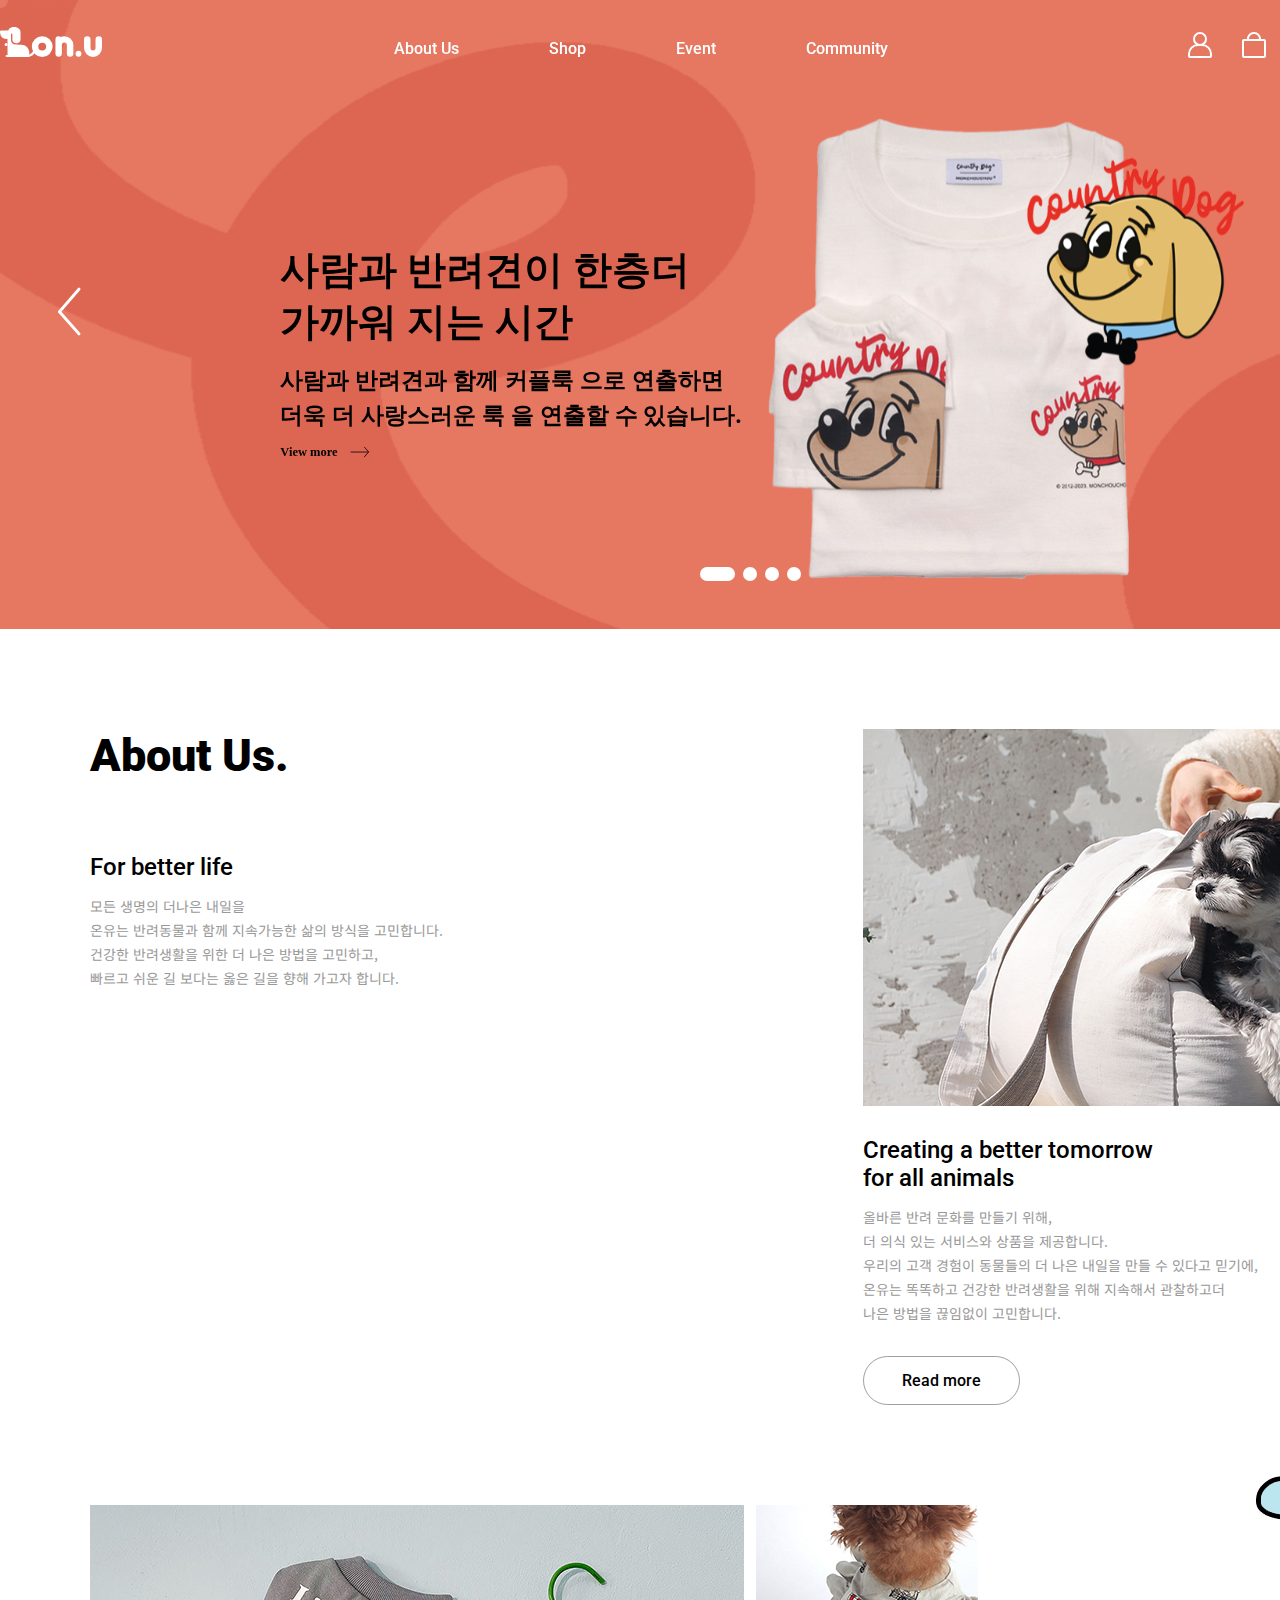
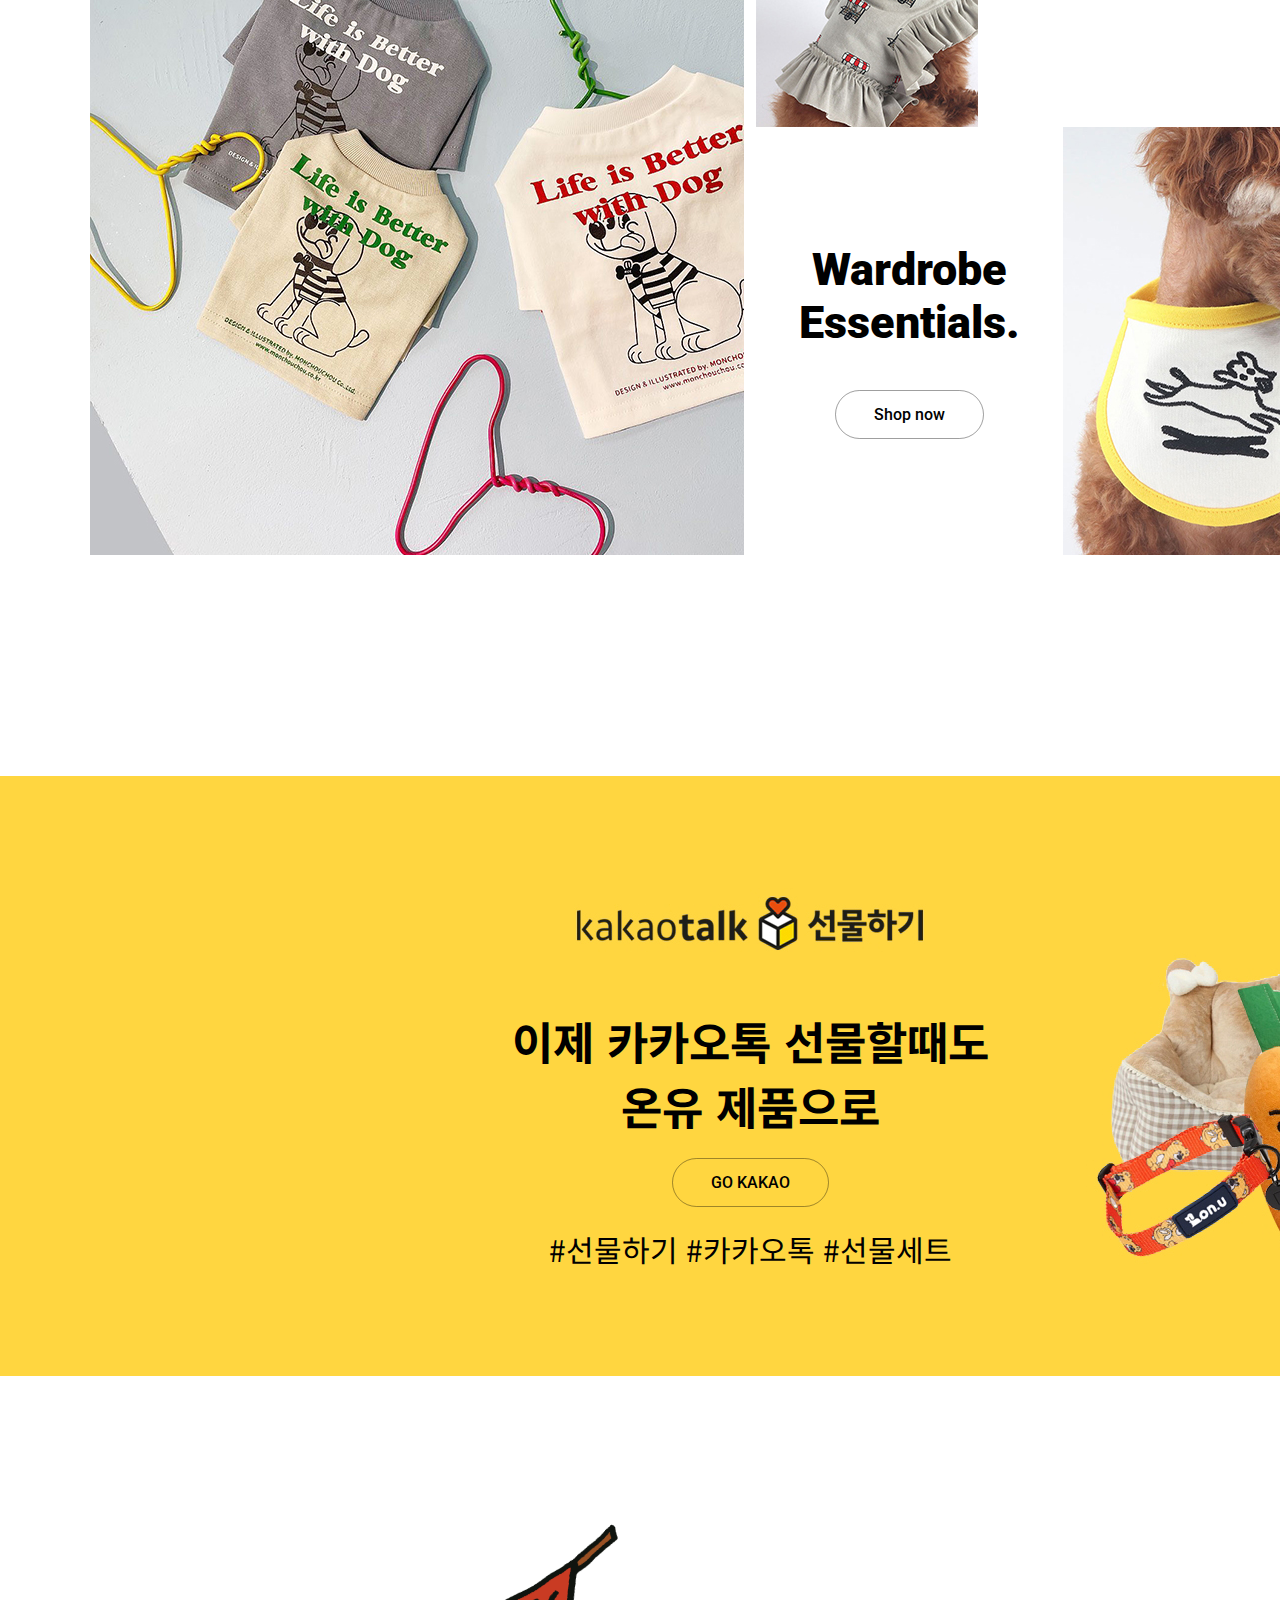
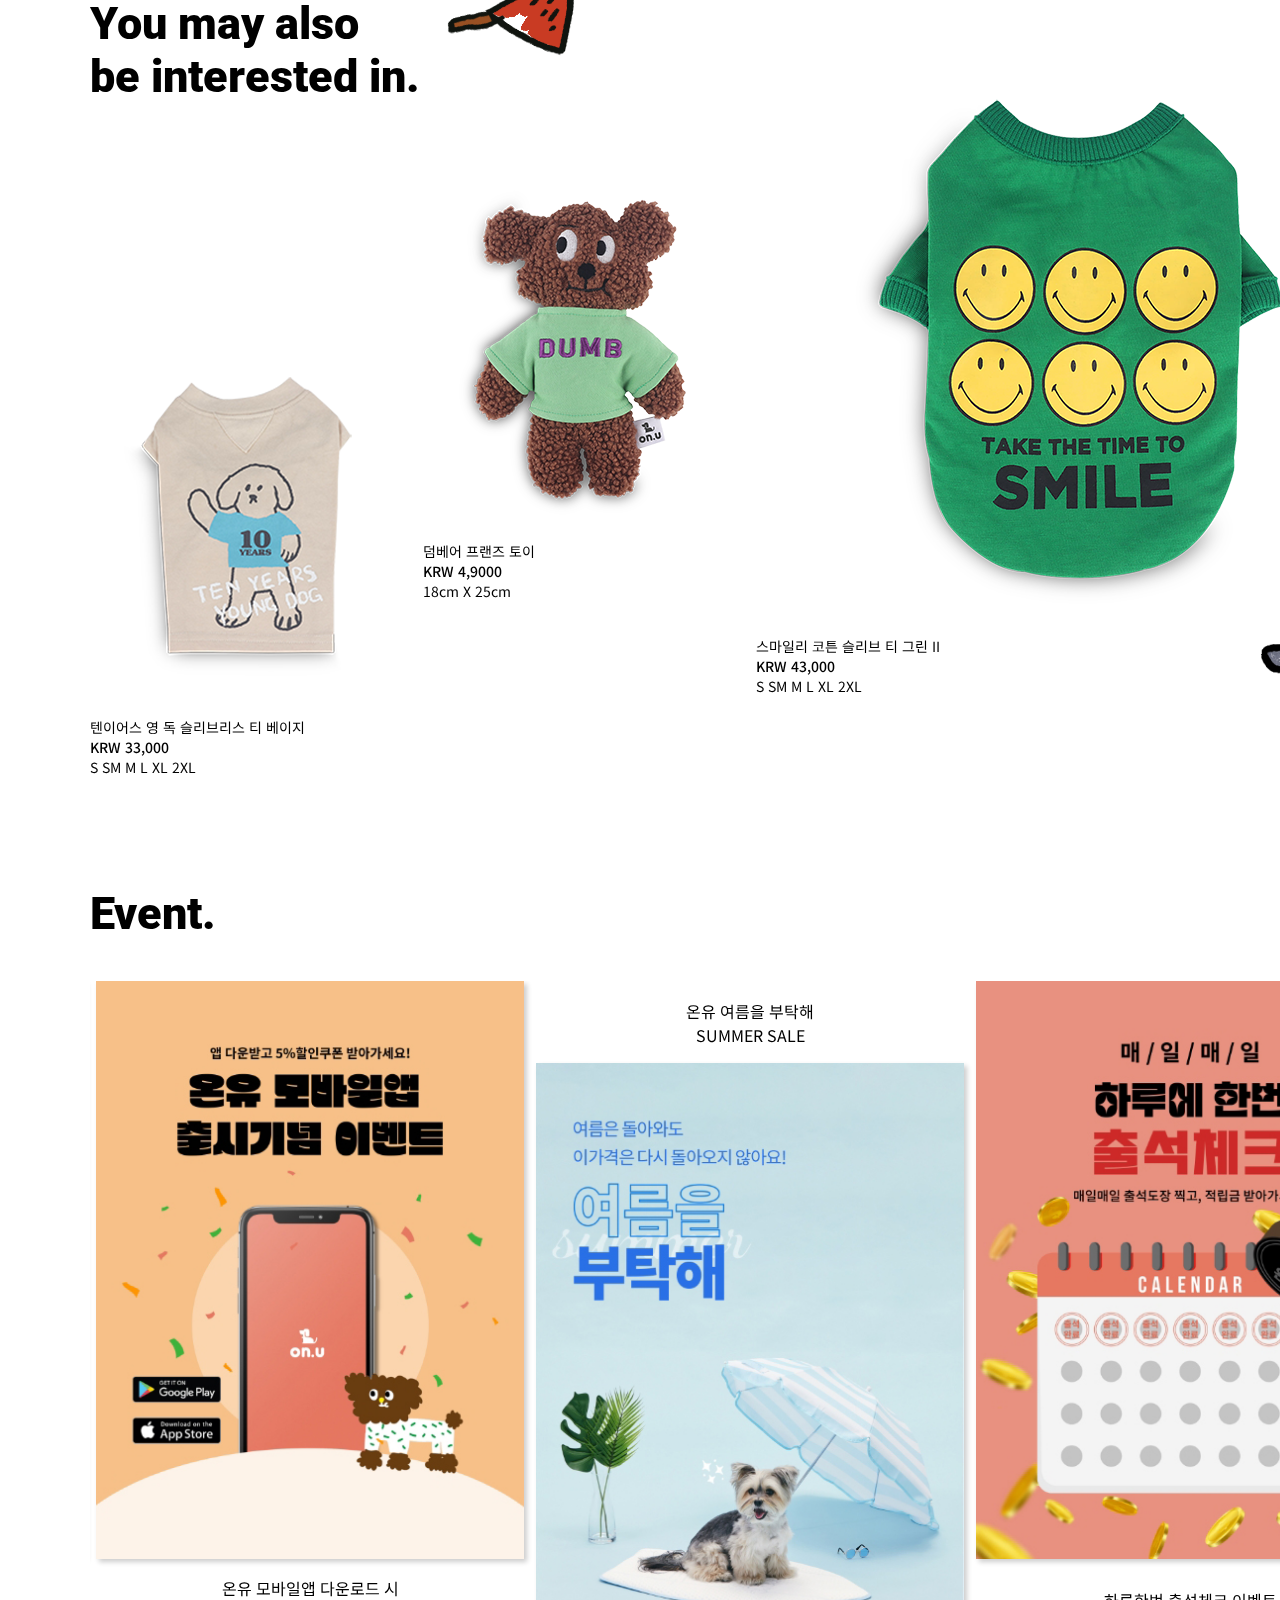
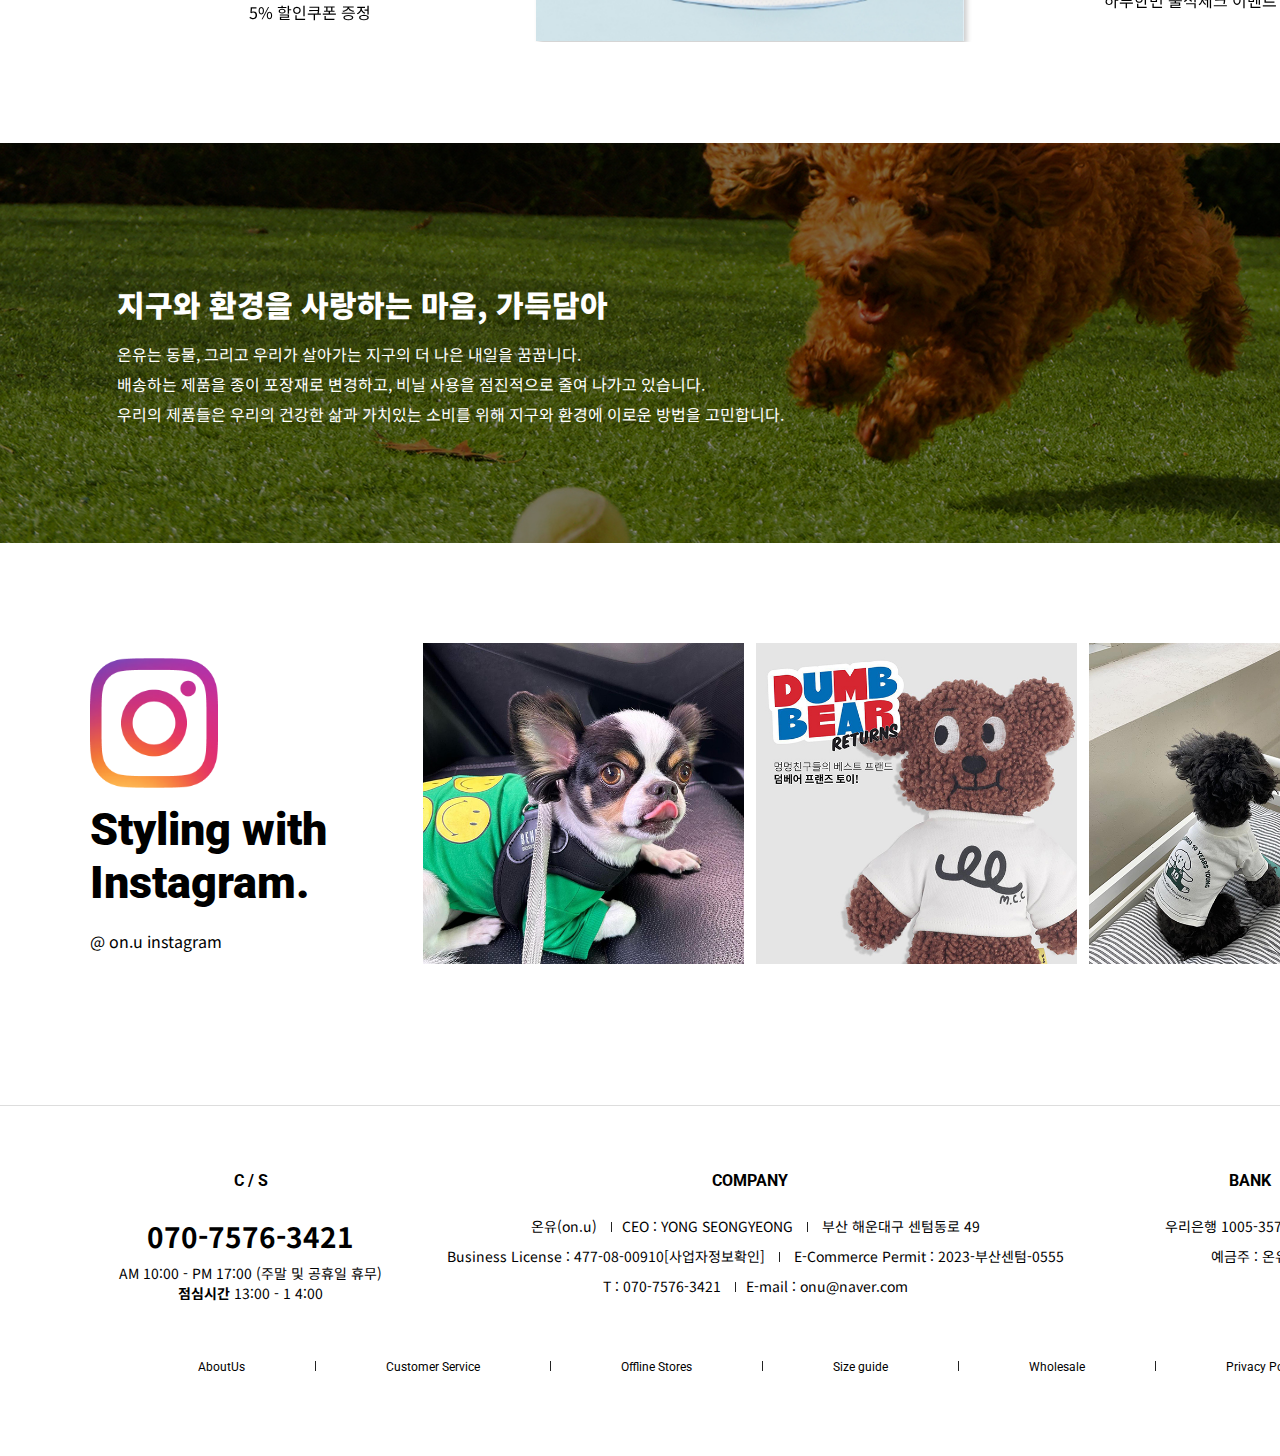
==== index.html @ 4e5f3650 "Update index.html" ====
<!DOCTYPE html>
<html lang="ko">

<head>
    <meta charset="UTF-8">
    <meta http-equiv="X-UA-Compatible" content="IE=edge">
    <meta name="viewport" content="width=1600">
    <title>on.u</title>
    <link rel="icon" type="image/png" sizes="32x32" href="images/main/favicon.png">
    <!--web font-->
    <link rel="preconnect" href="https://fonts.googleapis.com">
    <link rel="preconnect" href="https://fonts.gstatic.com" crossorigin>
    <link href="https://fonts.googleapis.com/css2?family=Noto+Sans+KR:wght@100;300;400;500;700;900&display=swap"
        rel="stylesheet">
    <link rel="preconnect" href="https://fonts.googleapis.com">
    <link rel="preconnect" href="https://fonts.gstatic.com" crossorigin>
    <link
        href="https://fonts.googleapis.com/css2?family=Roboto:ital,wght@0,100;0,300;0,400;0,500;0,700;0,900;1,100;1,300;1,400;1,500;1,700;1,900&display=swap"
        rel="stylesheet">
    <link rel="stylesheet" href="css/style.css">
    <!--swiper_css-->
    <link rel="stylesheet" href="css/swiper-bundle.min.css">
    <!--slick_css-->
    <link rel="stylesheet" href="css/slick-theme.css">
    <link rel="stylesheet" href="css/slick.css">
    <!--aos_css-->
    <link href="https://unpkg.com/aos@2.3.1/dist/aos.css" rel="stylesheet">
</head>

<body>
    <div id="header_wrap">
        <div class="header"><!--가운데-->
            <h1 class="logo">
                <a href="index.html">
                    <img src="images/main/main_logo.svg" alt="온유로고" id="logo_img">
                </a>
            </h1>
            <ul class="top_icon">
                <li>
                    <a href="sub/login.html">
                        <img src="images/main/top_my.svg" alt="마이페이지" id="top_icon1">
                    </a>
                </li>
                <li>
                    <a href="sub/login.html">
                        <img src="images/main/top_cart.svg" alt="장바구니" id="top_icon2">
                    </a>
                </li>
                <li>
                    <a href="javascript:return false;">
                        <img src="images/main/top_search.svg" alt="검색" id="top_icon3">
                    </a>
                </li>
            </ul>
        </div>
        <nav>
            <div class="gnb_wrap">
                <ul class="gnb">
                    <li>
                        <a href="sub/about.html">
                            About Us
                        </a>
                        <div class="menu_ball">
                        </div>
                    </li>
                    <li>
                        <a href="sub/shop.html">
                            Shop
                        </a>
                        <div class="menu_ball">
                        </div>
                    </li>
                    <li>
                        <a href="sub/event.html">
                            Event
                        </a>
                        <div class="menu_ball">
                        </div>
                    </li>
                    <li>
                        <a href="sub/community.html">
                            Community
                        </a>
                        <div class="menu_ball">
                        </div>
                    </li>
                </ul>
            </div>
            <div class="submenu_wrap">
                <div class="submenu"><!--가운데-->
                    <div class="submenu_inner"><!--왼쪽패딩-->
                        <ul>
                            <li>
                                <a href="sub/about.html">Brand Story</a>
                            </li>
                            <li>
                                <a href="sub/about.html#what_we_do">Campain</a>
                            </li>
                            <li>
                                <a href="sub/about.html#map">Offline Store</a>
                            </li>
                        </ul>
                        <ul>
                            <li>
                                <a href="sub/shop.html#chothes">Clothes</a>
                            </li>
                            <li>
                                <a href="sub/shop.html#toys">Toys</a>
                            </li>
                            <li>
                                <a href="sub/shop.html#walk">Walk</a>
                            </li>
                        </ul>
                        <ul>
                            <li>
                                <a href="sub/community.html">Notice</a>
                            </li>
                            <li>
                                <a href="sub/community.html#help_wrap">1:1문의</a>
                            </li>
                            <li>
                                <a href="sub/community.html#faq">FAQ</a>
                            </li>
                        </ul>
                    </div>
                </div>
            </div>
        </nav>
        <div id="slide_search">
            <button class="close_btn">
                <img src="images/main/feed_close_icon.png" alt="">
            </button>
            <div class="search_inner_wrap">
                <div class="search_inner">
                    <form action="">
                        <div class="title">고객님<br>무엇을 찾으세요?</div>
                            <fieldset>
                                    <p>
                                        <input class="inputTypeText" placeholder="검색어를 입력해주세요." type="search">
                                        <img src="images/main/top_search_color.svg" alt="검색" class="search_cont">
                                    </p>
                                </fieldset>
                    </form>
                    <div class="popular">
                        <div class="title2">
                            인기 검색어
                        </div>
                        <p>
                            <a href="javascript:return false;">#방석</a>
                            <a href="javascript:return false;">#하네스</a>
                            <a href="javascript:return false;">#리드줄</a>
                            <a href="javascript:return false;">#이동가방</a>
                            <a href="javascript:return false;">#장난감</a>
                        </p>
                    </div>
                    
                </div>
            </div>
            <div class="slide_search_bg"></div>
        </div><!--slide_search_E-->
    </div><!--header_E-->
    <!-- Swiper -->
    <div id="visual">
        <div class="swiper mySwiper">
            <div class="swiper-wrapper">
                <div class="swiper-slide">
                    <a href="javascript:return false;">
                        <img src="images/main/slide_banner_1.svg" alt="">
                    </a>
                </div>
                <div class="swiper-slide">
                    <a href="javascript:return false;"><img src="images/main/slide_banner_2.svg" alt=""></a>
                </div>
                <div class="swiper-slide">
                    <a href="javascript:return false;"><img src="images/main/slide_banner_3.svg" alt=""></a>
                </div>
                <div class="swiper-slide">
                    <a href="javascript:return false;"><img src="images/main/slide_banner_4.svg" alt=""></a>
                </div>
            </div>
            <div class="swiper-button-next swiper_btn">
                <div class="swiper_btn_hover next"></div>
            </div>
            <div class="swiper-button-prev swiper_btn">
                <div class="swiper_btn_hover prev"></div>
            </div>
            <div class="swiper-pagination"></div>
        </div>

    </div><!--slide_E-->


    <div id="container_wrap">
        <div id="container"><!--가운데-->
            <div class="about_wrap section">
                <div class="about left"><!--왼-->
                    <h2 class="section_title">About Us.</h2>
                    <div class="about_text_box">
                        <p class="sub_title">For better life</p>
                        <p>모든 생명의 더나은 내일을<br>
                            온유는 반려동물과 함께 지속가능한 삶의 방식을 고민합니다. <br>
                            건강한 반려생활을 위한 더 나은 방법을 고민하고, <br> 빠르고 쉬운 길 보다는 옳은 길을 향해 가고자 합니다.</p>
                    </div>
                    <div class="photo_box" data-aos="fade-right" data-aos-duration="1500">
                        <img src="images/main/about_2.jpg" alt="">
                    </div>
                </div>
                <div class="about right"><!--오-->
                    <div class="photo_box" data-aos="fade-left" data-aos-duration="1500">
                        <img src="images/main/about_1.jpg" alt="">
                    </div>
                    <div class="about_text_box">
                        <p class="sub_title">Creating a better tomorrow <br> for all animals</p>
                        <p>올바른 반려 문화를 만들기 위해, <br> 더 의식 있는 서비스와 상품을 제공합니다. <br> 우리의 고객 경험이 동물들의 더 나은 내일을 만들 수 있다고 믿기에,
                            <br> 온유는 똑똑하고 건강한 반려생활을 위해 지속해서 관찰하고더 <br> 나은 방법을 끊임없이 고민합니다.
                        </p>
                        <p class="btn">
                            <a href="sub/about.html">Read more</a>
                        </p>
                    </div>
                </div>
            </div><!--about_wrap_E-->
            <div class="shop_now section">
                <div class="left shop_now_left"><!--왼-->
                    <div class="photo_box">
                        <img src="images/main/shop_now_1.jpg" alt="">
                    </div>
                </div>
                <div class="right shop_now_right"><!--오-->
                    <div class="photo_box"><!--왼-->
                        <img src="images/main/shop_now_2.jpg" alt="">
                    </div>
                    <div class="shop_now_inner_right"><!--오-->
                        <div class="shop_now_text_box"><!--왼-->
                            <p class="section_title">Wardrobe <br>
                                Essentials.</p>
                            <p class="btn">
                                <a href="sub/shop.html">
                                    Shop now
                                </a>
                            </p>
                        </div>
                        <div class="photo_box"><!--오-->
                            <img src="images/main/shop_now_3.jpg" alt="">
                        </div>
                    </div>
                </div>
                <p class="layer-cloud layer">
                    <img src="images/main/layer-cloud.png" alt="">
                </p>
            </div><!--shop_now_E-->
        </div><!--container_E-->
        <div id="kakao_banner_wrap">
            <div id="kakao_banner">
                <div class="photo_box_wrap"><!--가운데-->
                    <div class="photo_box" data-aos="flip-left" data-aos-duration="2000"><!--왼-->
                        <img src="images/main/kakao_banner_phone.png" alt="">
                    </div>
                </div>
                <div class="kakao_text_box">
                    <p>이제 카카오톡 선물할때도 <br>
                        온유 제품으로
                    </p>
                    <p class="btn">
                        <a href="javascript:return false;">
                            GO KAKAO
                        </a>
                    </p>
                    <p>#선물하기 #카카오톡 #선물세트</p>
                </div>
            </div>
        </div>
        <div id="container2">
            <div id="recommend" class="section">
                <div class="left">
                    <p class="section_title">You may also <br>
                        be interested in.</p>
                    <div class="left">
                        <a href="javascript:return false;">
                            <div class="recommend_product">
                                <div class="photo_box">
                                    <img src="images/main/recommend_2.png" alt="">
                                </div>
                                <div class="recommend_text_box">
                                    <p>텐이어스 영 독 슬리브리스 티 베이지</p>
                                    <p>KRW 33,000</p>
                                    <p>S SM M L XL 2XL</p>
                                </div>
                            </div>
                        </a>
                    </div>
                    <div class="right">
                        <a href="javascript:return false;">
                            <div class="recommend_product">
                                <div class="photo_box">
                                    <img src="images/main/recommend_3.png" alt="">
                                </div>
                                <div class="recommend_text_box">
                                    <p>덤베어 프랜즈 토이</p>
                                    <p>KRW 4,9000</p>
                                    <p>18cm X 25cm</p>
                                </div>
                            </div>
                        </a>
                    </div>
                </div>
                <div class="right">
                    <a href="javascript:return false;">
                        <div class="recommend_product">
                            <div class="photo_box">
                                <img src="images/main/recommend_1.png" alt="">
                            </div>
                            <div class="recommend_text_box">
                                <p>스마일리 코튼 슬리브 티 그린 II</p>
                                <p>KRW 43,000</p>
                                <p>S SM M L XL 2XL</p>
                            </div>
                        </div>
                    </a>
                </div>
                <p class="layer-bib layer">
                    <img src="images/main/layer-bib.png" alt="">
                </p>
                <p class="layer-bone layer">
                    <img src="images/main/layer-bone.png" alt="">
                </p>
            </div>
            <div id="event" class="section">
                <p class="section_title">Event.</p>
                <a href="sub/event.html">
                    <p class="arrow_btn event_btn">View more</p>
                </a>
                <section class="center slider">
                    <div>
                        <a href="javascript:return false;">
                            <img src="images/main/event_app.jpg">
                            <p>온유 모바일앱 다운로드 시 <br> 5% 할인쿠폰 증정</p>
                        </a>
                    </div>
                    <div>
                        <a href="javascript:return false;">
                            <img src="images/main/event_summer_sale.jpg">
                            <p>온유 여름을 부탁해 <br> SUMMER SALE</p>
                        </a>
                    </div>
                    <div>
                        <a href="javascript:return false;">
                            <img src="images/main/event_check.jpg">
                            <p class="check_p">하루한번 출석체크 이벤트
                            </p>
                        </a>
                    </div>
                    <div>
                        <a href="javascript:return false;">
                            <img src="images/main/event_toy.jpg">
                            <p>장난감 구매 시 <br>
                                노즈워크 간식 무료증정
                            </p>
                        </a>
                    </div>
                    <div>
                        <a href="javascript:return false;">
                            <img src="images/main/event_travel.jpg">
                            <p>SUMMER TRAVEL <br> LUCKY BOX</p>
                        </a>
                    </div>
                    <div>
                        <a href="javascript:return false;">
                            <img src="images/main/event_gogoweek.jpg">
                            <p>GOGO WEEK <br> 산책용품 ~30% OFF</p>
                        </a>
                    </div>
                </section>
            </div>
        </div><!--container2_E-->
        <div id="future_story">
            <div class="cover"><!--검정배경-->
                <div class="future_story_text_box">
                    <p>지구와 환경을 사랑하는 마음, 가득담아</p>
                    <p>
                        온유는 동물, 그리고 우리가 살아가는 지구의 더 나은 내일을 꿈꿉니다. <br>
                        배송하는 제품을 종이 포장재로 변경하고, 비닐 사용을 점진적으로 줄여 나가고 있습니다. <br>
                        우리의 제품들은 우리의 건강한 삶과 가치있는 소비를 위해 지구와 환경에 이로운 방법을 고민합니다.
                    </p>
                </div>
            </div>
        </div>
        <div id="container3" class="section">
            <div class="title_box">
                <div class="photo_box">
                    <img src="images/main/instagram.svg" alt="">
                </div>
                <p class="section_title">
                    Styling with <br>
                    Instagram.
                </p>
                <p>
                    <a href="https://www.instagram.com/">@ on.u instagram </a>
                </p>
            </div>
            <div class="instagram">
                <ul class="board1">
                    <li>
                        <button class="feed1">
                            <img src="images/main/instagram_feed_1.jpg" alt="">
                        </button>
                    </li>
                    <li>
                        <button class="feed2">
                            <img src="images/main/instagram_feed_2.jpg" alt="">
                        </button>
                    </li>
                    <li>
                        <button class="feed3">
                            <img src="images/main/instagram_feed_3.jpg" alt="">
                        </button>
                    </li>
                </ul>
                <ul class="board2">
                    <li>
                        <button class="feed4">
                            <img src="images/main/instagram_feed_4.jpg" alt="">
                        </button>
                    </li>
                    <li>
                        <button class="feed5">
                            <img src="images/main/instagram_feed_5.jpg" alt="">
                        </button>
                    </li>
                    <li>
                        <button class="feed6">
                            <img src="images/main/instagram_feed_6.jpg" alt="">
                        </button>
                    </li>
                </ul>

                <ul class="board3">
                    <li>
                        <button class="feed7">
                            <img src="images/main/instagram_feed_7.jpg" alt="">
                        </button>
                    </li>
                    <li>
                        <button class="feed8">
                            <img src="images/main/instagram_feed_8.jpg" alt="">
                        </button>
                    </li>
                    <li>
                        <button class="feed9">
                            <img src="images/main/instagram_feed_9.jpg" alt="">
                        </button>
                    </li>
                </ul>
                <ul class="board4">
                    <li>
                        <button class="feed10">
                            <img src="images/main/instagram_feed_10.jpg" alt="">
                        </button>
                    </li>
                    <li>
                        <button class="feed11">
                            <img src="images/main/instagram_feed_11.jpg" alt="">
                        </button>
                    </li>
                    <li>
                        <button class="feed12">
                            <img src="images/main/instagram_feed_12.jpg" alt="">
                        </button>
                    </li>
                </ul>
                <button class="plus_btn">
                    View more
                </button>
            </div>
        </div><!--container3_E-->
        <div id="pop_up_wrap">
            <div id="pop_up">
                <div class="pop_up_feed1">
                    <div class="photo_box"><!--왼-->
                        <img src="images/main/instagram_feed_1.jpg" alt="">
                    </div>
                    <div class="pop_up_text_box"><!--오-->
                        <div class="propile">
                            <div class="instagram_propile">
                                <img src="images/main/instagram_propile.svg" alt=""><!--왼-->
                            </div>
                            <div class="name">
                                <p>on_u</p>
                            </div>
                        </div>
                        <div class="feed_text">
                            <p> 기분좋은 미소가 절로 지어지는 스마일리와 함께한 다양한 제품들을 만나보세요😊</p>
                            <p>SMILEY COTTON SLEEVE TEE <br>
                                4계절 유용하게 입힐 수 있는가벼운 베이직한 반팔 티셔츠 입니다. 신축성이 좋아 옷을 입고 벗기편한하며 피치가공이 되어있어 원단이 매우 부드럽습니다.
                                스마일리 제품들과 함께 연출하여 주시면 더욱 귀여운 룩이 완성됩니다.</p>
                        </div>
                        <div class="inner_product">
                            <a href="javascript:return false;">
                                <div class="product_photo_box">
                                    <img src="images/main/inner_product_1.png" alt="">
                                </div>
                                <div class="class=product_text_box">
                                    <p>
                                        스마일리 코튼 슬리브 티 그린 <br>
                                        KRW 43,000
                                    </p>
                                </div>
                            </a>
                        </div>
                    </div>
                    <button class="feed_close">
                        <img src="images/main/feed_close_icon.png" alt="">
                    </button>
                </div>
                <div class="pop_up_feed2">
                    <div class="photo_box"><!--왼-->
                        <img src="images/main/instagram_feed_2.jpg" alt="">
                    </div>
                    <div class="pop_up_text_box"><!--오-->
                        <div class="propile">
                            <div class="instagram_propile">
                                <img src="images/main/instagram_propile.svg" alt=""><!--왼-->
                            </div>
                            <div class="name">
                                <p>on_u</p>
                            </div>
                        </div>
                        <div class="feed_text">
                            <p> 개성있는 컬러의 티셔츠를 입고있는 덤베어 프랜즈 토이입니다. 토이 속에는 딸랑이와 삑삑이가 들어있으며 마이크로 화이버로 채워져 있습니다. 덤베어 프랜즈는
                                멍멍친구들의 베스트 프랜즈가 되기 충분한 사이즈로 제작되어 쿠션안쪽에 함께 넣어주거나 베게로 사용하여도 좋습니다.

                            </p>
                        </div>
                        <div class="inner_product">
                            <a href="javascript:return false;">
                                <div class="product_photo_box">
                                    <img src="images/main/inner_product_2.jpeg" alt="">
                                </div>
                                <div class="class=product_text_box">
                                    <p>
                                       
                                        덤베어 프랜즈 토이 III <br>
                                        KRW 49,000
                                    </p>
                                </div>
                            </a>
                        </div>
                    </div>
                    <button class="feed_close">
                        <img src="images/main/feed_close_icon.png" alt="">
                    </button>
                </div>
                <div class="pop_up_feed3">
                    <div class="photo_box"><!--왼-->
                        <img src="images/main/instagram_feed_3.jpg" alt="">
                    </div>
                    <div class="pop_up_text_box"><!--오-->
                        <div class="propile">
                            <div class="instagram_propile">
                                <img src="images/main/instagram_propile.svg" alt=""><!--왼-->
                            </div>
                            <div class="name">
                                <p>on_u</p>
                            </div>
                        </div>
                        <div class="feed_text">
                            <p> Crop Top <br>
                                사랑스러운 멍멍이 그래픽이 매력적인 기본 슬리브 티셔츠 입니다.

                                하단 및 소매부분의 스티치로 포인트를 주어 더욱 사랑스러운 룩을 연출하여 줍니다.

                                배 부분에는 고무줄 처리가 되어있어 활동시 편안하며 남자아가 여자아가 모두 예쁜 핏으로 입힐 수 있습니다.

                                COTTON 100%

                            </p>
                        </div>
                        <div class="inner_product">
                            <a href="javascript:return false;">
                                <div class="product_photo_box">
                                    <img src="images/main/inner_product_3.jpg" alt="">
                                </div>
                                <div class="class=product_text_box">
                                    <p>
                                        크롭 탑 화이트 <br>
                                        KRW 28,000 
                                    </p>
                                </div>
                            </a>
                        </div>
                    </div>
                    <button class="feed_close">
                        <img src="images/main/feed_close_icon.png" alt="">
                    </button>
                </div>
                <div class="pop_up_feed4">
                    <div class="photo_box"><!--왼-->
                        <img src="images/main/instagram_feed_4.jpg" alt="">
                    </div>
                    <div class="pop_up_text_box"><!--오-->
                        <div class="propile">
                            <div class="instagram_propile">
                                <img src="images/main/instagram_propile.svg" alt=""><!--왼-->
                            </div>
                            <div class="name">
                                <p>on_u</p>
                            </div>
                        </div>
                        <div class="feed_text">
                            <p> Play cushion ▪️ 1980 ponyride sleeveless tee ❤️ <br> 플레이쿠션은 원단의 내구성을 높이기위해 숨쉬는 기능성 트리코트가
                                본딩되어져있어 더욱 푹신하며 숨이 쉽게 꺼지지 않게 도와줍니다 :)

                            </p>
                        </div>
                        <div class="inner_product">
                            <a href="javascript:return false;">
                                <div>
                                    <div class="product_photo_box">
                                        <img src="images/main/inner_product_4.jpg" alt="">
                                    </div>
                                    <div class="class=product_text_box">
                                        <p>
                                            플레이쿠션 <br>
                                            KRW 169,000
                                        </p>
                                    </div>
                                </div>
                                <div>
                                    <div class="product_photo_box">
                                        <img src="images/main/inner_product_4-1.jpg" alt="">
                                    </div>
                                    <div class="class=product_text_box">
                                        <p>
                                            1980 포니라이드 슬리브리스 <br>
                                            KRW 33,000
                                        </p>
                                    </div>
                                </div>
                            </a>
                        </div>
                    </div>
                    <button class="feed_close">
                        <img src="images/main/feed_close_icon.png" alt="">
                    </button>
                </div>
                <div class="pop_up_feed5">
                    <div class="photo_box"><!--왼-->
                        <img src="images/main/instagram_feed_5.jpg" alt="">
                    </div>
                    <div class="pop_up_text_box"><!--오-->
                        <div class="propile">
                            <div class="instagram_propile">
                                <img src="images/main/instagram_propile.svg" alt=""><!--왼-->
                            </div>
                            <div class="name">
                                <p>on_u</p>
                            </div>
                        </div>
                        <div class="feed_text">
                            <p> 타이니 독 그래픽이 너무나도 깜찍한 패딩드레스 하네스 입니다.

                                넉넉한 길이감과 하네스 속에는 패딩솜이 들어가있어 아우터 대신 하네스 만으로도 따뜻하게 산책이 가능합니다.
                                하네스 의 안감은 부드러운 Faux Fur 소재를 사용하여 궁극의 부드러움과 따뜻함을 동시에 느낄 수 있습니다.
                                깜찍한 타이니 독 키링이 세트구성으로 미니백, 케리어, 하네스 등 원하시는 곳에 자유롭게 연출이 가능합니다.
                                타이니독 미니백 과 함께 연출하여 주시면 더욱 사랑스러운 커플룩을 연출할 수 있습니다.
                            </p>
                        </div>
                        <div class="inner_product">
                            <a href="javascript:return false;">
                                <div class="product_photo_box">
                                    <img src="images/main/inner_product_5.jpg" alt="">
                                </div>
                                <div class="class=product_text_box">
                                    <p>
                                        타이니 독 프롬 하네스 레드 <br>
KRW 102,000 
                                    </p>
                                </div>
                            </a>
                        </div>
                    </div>
                    <button class="feed_close">
                        <img src="images/main/feed_close_icon.png" alt="">
                    </button>
                </div>
                <div class="pop_up_feed6">
                    <div class="photo_box"><!--왼-->
                        <img src="images/main/instagram_feed_6.jpg" alt="">
                    </div>
                    <div class="pop_up_text_box"><!--오-->
                        <div class="propile">
                            <div class="instagram_propile">
                                <img src="images/main/instagram_propile.svg" alt=""><!--왼-->
                            </div>
                            <div class="name">
                                <p>on_u</p>
                            </div>
                        </div>
                        <div class="feed_text">
                            <p> 멋진 드레스를 입은 듯한 하네스 입니다. 두께가 얇고 부드러운 순면100%원단과 통기성의 뛰어난 에어매쉬 안감을 사용하여 제작되었습니다.

                                하네스와 리드줄은 세트 구성이며, 사이즈는 기존에 없던 XL사이즈가 추가되었습니다.
                                간단한 벨크로 사용으로 입고 벗기 편안하며, 실리콘 수입 벨크로 를 사용하여 더욱 부드럽고 접착력이 매우 우수합니다
                            </p>
                        </div>
                        <div class="inner_product">
                            <a href="javascript:return false;">
                                <div class="product_photo_box">
                                    <img src="images/main/inner_product_6.jpg" alt="">
                                </div>
                                <div class="class=product_text_box">
                                    <p>
                                        
꼬모 드레시 하네스 세트_민트 <br>
KRW 89,000
                                    </p>
                                </div>
                            </a>
                        </div>
                    </div>
                    <button class="feed_close">
                        <img src="images/main/feed_close_icon.png" alt="">
                    </button>
                </div>
                <div class="pop_up_feed7">
                    <div class="photo_box"><!--왼-->
                        <img src="images/main/instagram_feed_7.jpg" alt="">
                    </div>
                    <div class="pop_up_text_box"><!--오-->
                        <div class="propile">
                            <div class="instagram_propile">
                                <img src="images/main/instagram_propile.svg" alt=""><!--왼-->
                            </div>
                            <div class="name">
                                <p>on_u</p>
                            </div>
                        </div>
                        <div class="feed_text">
                            <p>  Young Frill Top
                                <br>
                                시선을 사로잡는 색상조합과 사랑스러운 프릴과 강아지 그래픽이 매력적인 크롭스타일의 프릴탑 입니다.
                                
                                매우 얇고 통기성이 우수한 면100% 원단을 사용하여 무더운 여름에도 부담없이 입히기 좋습니다.
                                
                                소매통은 보다 넉넉하게 디자인되어 활동성이 뛰어나며 편안한 핏을 선사하여 줍니다.
                            </p>
                        </div>
                        <div class="inner_product">
                            <a href="javascript:return false;">
                                <div class="product_photo_box">
                                    <img src="images/main/inner_product_7.jpg" alt="">
                                </div>
                                <div class="class=product_text_box">
                                    <p>텐이어스 영 독 프릴 탑 베이지 <br>
                                        KRW 43,000
                                    </p>
                                </div>
                            </a>
                        </div>
                    </div>
                    <button class="feed_close">
                        <img src="images/main/feed_close_icon.png" alt="">
                    </button>
                </div>
                <div class="pop_up_feed8">
                    <div class="photo_box"><!--왼-->
                        <img src="images/main/instagram_feed_8.jpg" alt="">
                    </div>
                    <div class="pop_up_text_box"><!--오-->
                        <div class="propile">
                            <div class="instagram_propile">
                                <img src="images/main/instagram_propile.svg" alt=""><!--왼-->
                            </div>
                            <div class="name">
                                <p>on_u</p>
                            </div>
                        </div>
                        <div class="feed_text">
                            <p>  Country DogⓇ Tee
                                <br>
                                사람과 반려견이 한층더 가까워 지는 시간.
                                
                                심플한 디자인의 크롭스타일 티셔츠입니다. 
                                
                                사람과 반려견과 함께 커플룩으로 연출하면 더욱 더 사랑스러운 룩을 연출할 수 있습니다.
                                
                                Made of Cotton 100%
                            </p>
                        </div>
                        <div class="inner_product">
                            <a href="javascript:return false;">
                                <div class="product_photo_box">
                                    <img src="images/main/inner_product_8.jpg" alt="">
                                </div>
                                <div class="class=product_text_box">
                                    <p>
                                        컨츄리 독 티 포 독_스카이 블루 <br>
                                        KRW 37,000
                                    </p>
                                </div>
                            </a>
                        </div>
                    </div>
                    <button class="feed_close">
                        <img src="images/main/feed_close_icon.png" alt="">
                    </button>
                </div>
                <div class="pop_up_feed9">
                    <div class="photo_box"><!--왼-->
                        <img src="images/main/instagram_feed_9.jpg" alt="">
                    </div>
                    <div class="pop_up_text_box"><!--오-->
                        <div class="propile">
                            <div class="instagram_propile">
                                <img src="images/main/instagram_propile.svg" alt=""><!--왼-->
                            </div>
                            <div class="name">
                                <p>on_u</p>
                            </div>
                        </div>
                        <div class="feed_text">
                            <p> 하얀 곰돌이로 변신완료! 럭키❤️ 롯데백화점 본점 팝업스토어 방문해 주셔서 감사합니다😍
                            </p>
                        </div>
                        
                    </div>
                    <button class="feed_close">
                        <img src="images/main/feed_close_icon.png" alt="">
                    </button>
                </div>
                <div class="pop_up_feed10">
                    <div class="photo_box"><!--왼-->
                        <img src="images/main/instagram_feed_10.jpg" alt="">
                    </div>
                    <div class="pop_up_text_box"><!--오-->
                        <div class="propile">
                            <div class="instagram_propile">
                                <img src="images/main/instagram_propile.svg" alt=""><!--왼-->
                            </div>
                            <div class="name">
                                <p>on_u</p>
                            </div>
                        </div>
                        <div class="feed_text">
                            <p> 팝업스토어를 방문해준 귀여운 멍멍친구들😍 방문을 너무너무 감사드립니다!
                                .
                                롯데백화점 본점 팝업스토어는 12일 목요일까지입니다. 댕댕이들과 함께 놀러오세요 :)
                            </p>
                        </div>
                        
                    </div>
                    <button class="feed_close">
                        <img src="images/main/feed_close_icon.png" alt="">
                    </button>
                </div>
                <div class="pop_up_feed11">
                    <div class="photo_box"><!--왼-->
                        <img src="images/main/instagram_feed_11.jpg" alt="">
                    </div>
                    <div class="pop_up_text_box"><!--오-->
                        <div class="propile">
                            <div class="instagram_propile">
                                <img src="images/main/instagram_propile.svg" alt=""><!--왼-->
                            </div>
                            <div class="name">
                                <p>on_u</p>
                            </div>
                        </div>
                        <div class="feed_text">
                            <p> 귀여운 텐텐독 슬리브티가 업데이트 되었습니다 🤗
                            </p>
                        </div>
                        <div class="inner_product">
                            <a href="javascript:return false;">
                                <div>
                                    <div class="product_photo_box tentendog">
                                        <img src="images/main/inner_product_11.jpg" alt="">
                                    </div>
                                    <div class="class=product_text_box">
                                        <p>
                                            
                                    
텐 이어스 영 독 슬리브 티 옐로우 <br>
KRW 32,000
                                        </p>
                                    </div>
                                </div>
                                <div>
                                    <div class="product_photo_box tentendog">
                                        <img src="images/main/inner_product_11-2.jpg" alt="">
                                    </div>
                                    <div class="class=product_text_box">
                                        <p>
                                            
                                    꼬모 드레시 하네스 세트_민트 <br>
                                    KRW 89,000
                                        </p>
                                    </div>
                                </div>
                                <div>
                                    <div class="product_photo_box tentendog">
                                        <img src="images/main/inner_product_11-1.jpg" alt="">
                                    </div>
                                    <div class="class=product_text_box">
                                        <p>
                                            
                                    꼬모 드레시 하네스 세트_민트 <br>
                                    KRW 89,000
                                        </p>
                                    </div>
                                </div>
                            </a>
                        </div>
                    </div>
                    <button class="feed_close">
                        <img src="images/main/feed_close_icon.png" alt="">
                    </button>
                </div>
                <div class="pop_up_feed12">
                    <div class="photo_box"><!--왼-->
                        <img src="images/main/instagram_feed_12.jpg" alt="">
                    </div>
                    <div class="pop_up_text_box"><!--오-->
                        <div class="propile">
                            <div class="instagram_propile">
                                <img src="images/main/instagram_propile.svg" alt=""><!--왼-->
                            </div>
                            <div class="name">
                                <p>on_u</p>
                            </div>
                        </div>
                        <div class="feed_text">
                            <p>  중대형견을위한 안전하고 튼튼한 목줄이 업데이트 되었습니다. 최소 38cm부터 57cm 목둘레의 댕댕이들까지 사용 가능합니다🦮
                            </p>
                        </div>
                        <div class="inner_product">
                            <a href="javascript:return false;">
                                <div class="product_photo_box">
                                    <img src="images/main/inner_product_12.jpg" alt="">
                                </div>
                                <div class="class=product_text_box">
                                    <p>
                                        웨그 독 세이프 칼라 캔디 <br> 스트라이프 <br>
                                        KRW 56,000
                                    </p>
                                </div>
                            </a>
                        </div>
                    </div>
                    <button class="feed_close">
                        <img src="images/main/feed_close_icon.png" alt="">
                    </button>
                </div>
            </div>
        </div>
    </div><!--container_wrap_E-->
    <div id="footer_wrap">
        <div id="footer">
            <div class="footer1">
                <ul class="cs">
                    <li>C / S</li>
                    <li>070-7576-3421</li>
                    <li>
                        AM 10:00 - PM 17:00 (주말 및 공휴일 휴무)
                        <br> <span>점심시간</span> 13:00 - 1 4:00
                    </li>
                </ul>
                <ul class="company">
                    <li>COMPANY</li>
                    <li class="company_inner">
                        <ul>
                            <li>온유(on.u)</li>
                            <li>CEO : YONG SEONGYEONG</li>
                            <li> 부산 해운대구 센텀동로 49
                            </li>
                        </ul>
                        <ul>
                            <li>Business License : 477-08-00910[사업자정보확인]</li>
                            <li> E-Commerce Permit : 2023-부산센텀-0555
                            </li>
                        </ul>
                        <ul>
                            <li>T : 070-7576-3421</li>
                            <li>E-mail : onu@naver.com</li>
                        </ul>
                    </li>
                </ul>
                <ul class="bank">
                    <li>BANK</li>
                    <li>
                        <span>우리은행 1005-357-998083</span> <br> <span class="name">예금주 : 온유</span>
                    </li>
                </ul>
            </div>
            <div class="footer2">
                <ul>
                    <li><a href="sub/about.html">AboutUs</a></li>
                    <li><a href="javascript:return false;">Customer Service</a></li>
                    <li><a href="sub/about.html#map">Offline Stores</a></li>
                    <li><a href="javascript:return false;">Size guide</a></li>
                    <li><a href="javascript:return false;">Wholesale</a></li>
                    <li><a href="javascript:return false;">Privacy Policy</a></li>
                </ul>
            </div>
        </div>
    </div><!--footer_wrap_E-->
    <button class="scroll_top_btn">
        <img src="images/main/scroll_top.svg" alt="">
    </button>
    <!--mouse_cursor-->
    <div id="drawing_line">
        <svg class="drawing_line_svg">
          <circle class="drawing_line_circle" cx="0" cy="0" r="8"></circle>
          <polyline class="drawing_line_polyline" points=""></polyline>
        </svg>
      </div>


    <!--기본소스js-->
    <script src="js/jquery-3.6.4.min.js"></script>
    <script src="js/script.js"></script>
    <!-- Swiper JS -->
    <script src="https://cdn.jsdelivr.net/npm/swiper@9/swiper-bundle.min.js"></script>
    <!--slick js-->
    <script src="js/slick.js"></script>
    <!--aos js-->
    <script src="https://unpkg.com/aos@2.3.1/dist/aos.js"></script>
    <script>
        AOS.init();
    </script>
    <!--visual-->
    <script>
        var swiper = new Swiper(".mySwiper", {
            spaceBetween: 0,
            loop: true,
            autoplay: {
                delay: 2500,//슬라이드 넘어가는 시간
                disableOnInteraction: false,
            },
            pagination: {
                el: ".swiper-pagination",
                clickable: true,
            },
            navigation: {
                nextEl: ".swiper-button-next",
                prevEl: ".swiper-button-prev",
            },
        });
    </script>

    <!--event-->
    <script>
        $('#slider-div').slick('goTo', 1);
        $('.center').slick({
            initialSlide : 1,
            autoplay: true,
            centerMode: true,
            centerPadding: '-6px',
            slidesToShow: 3,
            slidesPerRow: 1,
            dots: false,
        });
    </script>
</body>

</html>
---- css/style.css ----
@charset "UTF-8";

* {
    margin: 0;
    padding: 0;
}

a {
    text-decoration: none;
    color: #000;
}

ol,
ul {
    list-style: none;
}

body {
    font-size: 14px;
    font-family: 'Noto Sans KR', sans-serif;
    color: #000;
     min-width: 1500px;
}

html {
    -webkit-text-size-adjust: 100%;
}

/*마우스 커서 변경*/
#drawing_line {
    position: relative;
    z-index: 1500;
    height: 0;
}

#drawing_line>svg {
    position: fixed;
    left: 0;
    top: 0;
    width: 100%;
    height: 100%;
    z-index: 1;
    pointer-events: none;
}

#drawing_line>svg .drawing_line_polyline {
    fill: none;
    stroke: #e57965;
    stroke-width: 2;
}

#drawing_line>svg .drawing_line_circle {
    fill: #e57965;
}

/*Roboto 폰트*/
.gnb li a,
.section_title,
.sub_title,
.btn a,
.arrow_btn,
.plus_btn, .footer1>ul>li:first-child,.footer2 ul li a {
    font-family: 'Roboto';
}
/*header*/
#header_wrap {
    position: fixed;
    top: 0;
    left: 0;
    width: 100%;
    z-index: 99;
    height: 80px;
}

.header {
    margin: 0 auto;
    width: 1320px;
    position: relative;
}

.active {
    background-color: #fff;
}

.header_scrolled {
    background-color: #fff;
}

.logo {
    position: absolute;
    left: 0;
    top: 27px;
    z-index: 11;
}

.logo img {
    display: block;
    width: 100%;
}

.top_icon {
    position: absolute;
    right: 0;
    top: 32px;
    z-index: 11;
}

.top_icon img {
    display: block;
    width: 100%;
}

.top_icon li {
    float: left;
    padding-left: 30px;
}

.gnb_wrap {
    position: absolute;
    left: 50%;
    top: 0;
    z-index: 10;
    margin-left: -291.5px;
}

.gnb {
    display: inline-block;
}

.gnb li {
    float: left;
    position: relative;
}

.gnb li a {
    display: block;
    color: #fff;
    font-size: 16px;
    font-weight: 500;
    padding: 39px 45px 22px 45px;
}
.menu_ball {
    display: none;
    position: absolute;
    left: 50%;
    top: 90%;
    transform: translate(-50%, -50%);
    background-color: #e57965;
    border-radius: 50%;
    width: 8px;
    height: 8px;
}

.gnb li:hover .menu_ball {
    display: block;
}

.submenu_wrap {
    position: absolute;
    left: 0;
    top: 80px;
    width: 100%;
    z-index: 10;
    background-color: #fff;
    padding: 0 0 20px 0;
    text-align: center;
}

.submenu {
    margin: 0 auto;
    width: 1320px;
}

.submenu_inner {
    margin-left: 395px;
}

.submenu_inner ul {
    float: left;

}

.submenu_inner ul li a {
    display: block;
    font-weight: 500;
    padding: 20px 10px 20px 10px;
    margin: 0 57px 0 0;
    color: #999;
}

.submenu_inner ul:nth-child(2) {
    margin-right: 137px;
}
.submenu_inner ul li a:hover{
    color: #000;
}

/*slide_search*/

/* IE의 경우 */
input::-ms-clear,
input::-ms-reveal{
    display:none;
}
/* 크롬의 경우 */
input::-webkit-search-decoration,
input::-webkit-search-cancel-button,
input::-webkit-search-results-button,
input::-webkit-search-results-decoration{
    display:none;
}
#slide_search{
    background: rgba(255,255,255,0.95);
    position: fixed;
    left: 0;
    top: 0;
    width: 100%;
    height: 100%;
    z-index: 200;
}
.slide_search_bg {
    width: 100%;
    height: 100%;
    position: relative;
    z-index: 1;
}
.search_inner_wrap{
    position: absolute;
    top: 50%;
    width: 100%;
    margin: 0 auto;
    transform: translateY(-50%);
    z-index: 10;
}
.search_inner{
    width: 800px;
    margin: 0 auto;
    padding: 30px;
    box-sizing: border-box;

}
.search_inner .title{
    font-size: 44px;
    font-weight: 700;
    line-height: 1.3;
    padding-bottom: 20px;
}

.inputTypeText{
    position: relative;
    width: 750px;
    height: 77px;
    padding: 0;
    color: #bbb;
    font-size: 35px;
    font-weight: 600;
    line-height: 77px;
    text-indent: 20px;
    background-color: transparent;
    border: none;
    outline: none;
}
.inputTypeText::placeholder{
    color: #bbb;
}

fieldset {
    position: relative;
    border: none;
    vertical-align: top;
}
.search_inner fieldset p {
    border-bottom: 3px solid #111;
}
.search_inner .search_cont {
    position: absolute;
    top: 27px;
    right: 4px;
    cursor: pointer;
    border: none;
    vertical-align: top;
    width: 30px;
    height: 33px;
}
.title2 {
    margin-top: 50px;
    line-height: 32px;
    padding-left: 0px;
    font-size: 20px;
    font-weight: 700;
    padding-bottom: 20px;
}
.popular a {
    display: inline-block;
    height: 30px;
    margin: 0 10px 10px 0;
    padding: 0 12px;
    color: #888;
    font-size: 14px;
    line-height: 30px;
    border: 1px solid #e5e5e5;
    border-radius: 50px;
}
.close_btn{
    position: absolute;
    right: 50px;
    top: 50px;
    background-color: transparent;
    border: none;
    cursor: pointer;
    z-index: 10;
}

/* visual swiper */
.swiper {
    width: 100%;
    height: 100%;
}

.swiper-slide {
    text-align: center;
    font-size: 18px;
    display: flex;
    justify-content: center;
    align-items: center;
}

.swiper {
    margin-left: auto;
    margin-right: auto;
}

.swiper-slide img {
    display: block;
    width: 100%;
    height: 100%;
    object-fit: cover;
}

#visual {
    position: relative;
}

.swiper_btn {
    position: relative;
}

.swiper_btn_hover {
    position: absolute;
    width: 80px;
    height: 80px;
    background-color: #0000004b;
    border-radius: 50%;
    display: none;
    z-index: -1;
}

.swiper_btn .prev {
    left: 22px;
    top: -21px;
}

.swiper_btn .next {
    left: 17px;
    top: -21px;
}

.swiper_btn:hover .swiper_btn_hover {
    display: block;
}

/*container*/
#container_wrap {
    overflow: hidden;
}

#container,
#container2,
#container3,
#footer {
    margin: 0 auto;
    width: 1320px;
}

/*ilust_layer*/
.layer {
    position: absolute;
}

.layer-cloud {
    right: 0;
    top: 37px;
}

.layer-cloud:hover {
    transform: translate3d(0px, 0px, 0px)rotate(30deg);
}

.layer-bib {
    left: 356px;
    top: 0;
}

.layer-bib:hover {
    transform: translate3d(0px, 0px, 0px)rotate(45deg);
}

.layer-bone {
    right: 0;
    bottom: 0;
}

.layer-bone:hover {
    transform: translate3d(0px, 0px, 0px)rotate(90deg);
}

/*공통꾸미기*/
.section {
    padding-top: 100px;
}

.left {
    float: left;
}

.right {
    float: right;
}

.section_title {
    font-size: 45px;
    font-weight: 900;
    padding-bottom: 41px;
}


.photo_box img {
    display: block;
    width: 100%;
}

.btn a {
    display: inline-block;
    font-size: 16px;
    font-weight: 500;
    padding: 14px 38px;
    border: 1px solid #00000060;
    border-radius: 30px;
}

.btn a:hover {
    background-color: #000;
    color: #fff;
}

/*about*/
.about_wrap {
    height: 676px;
    /* background-color: orange; */
}

.about_wrap .left,
.about_wrap .right {
    height: 676px;
}

.about {
    width: 547px;
}

.about_text_box p:nth-child(2) {
    color: #999;
    line-height: 24px;
    padding-bottom: 31px;
}

.sub_title {
    font-size: 24px;
    font-weight: 500;
    padding: 30px 0 13px;
}

.about_wrap .left .photo_box img {
    border-radius: 0 200px 0 0;
}

/*shop_now*/
.shop_now {
    height: 650px;
    /* background-color: olive; */
    position: relative;
}

.shop_now>div,
#recommend>div {
    width: 654px;
}

.shop_now_right>.photo_box {
    float: left;
    width: 654px;
}

.shop_now_right>.photo_box img {
    width: 222px;
}

.shop_now_inner_right {
    clear: both;
    text-align: center;
    font-size: 0;
    letter-spacing: 0;
    word-spacing: 0;
}

.shop_now_inner_right div {
    display: inline-block;
    vertical-align: middle;
}

.shop_now_text_box {
    width: 307px;
    padding: 0 43px;
    box-sizing: border-box;
}

.shop_now_inner_right .photo_box {
    width: 347px;
}

.shop_now .photo_box {
    overflow: hidden;
}

.shop_now .photo_box img {
    transform: scale(1);
    transition: transform 0.5s ease-in-out;
}

.shop_now .photo_box img:hover {
    transform: scale(1.2);
}

/*kakao_banner*/
#kakao_banner_wrap {
    height: 600px;
    margin: 221px 0 121px;
    background-color: #FFD540;

}

#kakao_banner {
    height: 600px;
    background-image: url(../images/main/kakao_banner_bg.jpg);
    background-repeat: no-repeat;
    background-position: top center;
    text-align: center;
}

.kakao_text_box {
    padding-top: 232px;
}

.kakao_text_box p {
    padding-bottom: 20px;
}

.kakao_text_box p:first-child{
    font-size: 45px;
    font-weight: bold;
}

.kakao_text_box p:last-child {
    font-size: 30px;
}

#kakao_banner .photo_box_wrap {
    margin: 0 auto;
    width: 1320px;
    position: relative;
}

#kakao_banner .photo_box {
    float: left;
    width: 431px;
    position: absolute;
    left: -175px;
    top: -121px;
    /* background-color: pink; */
}

/*recommend*/
#recommend {
    /* background-color: mediumturquoise; */
    height: 790px;
    position: relative;
}

#recommend>.left,
#recommend>.right {
    height: 790px;
}

/* #recommend .left div {
    width: 321px;
} */

#recommend .left .left {
    padding-top: 176px;
}

.recommend_text_box p:nth-child(2) {
    font-weight: 500;
}

#recommend .photo_box {
    overflow: hidden;
}

.recommend_text_box {
    display: inline-block;
}

.recommend_product .photo_box {
    position: relative;
}

.recommend_product .photo_box::before {
    content: "";
    position: absolute;
    top: 0;
    left: 0;
    width: 100%;
    height: 100%;
    z-index: -1;
    background: radial-gradient(#ffe799 30%, #fff, transparent);
    opacity: 0;
    transition: opacity 0.5s ease-in-out;
}

.recommend_product:hover .photo_box::before {
    opacity: 1;
}

/*event*/
#event {
    height: 756px;
    position: relative;
}

.event_btn {
    right: 0;
    top: 128px;

}

.arrow_btn {
    position: absolute;
    font-size: 16px;
    font-weight: bold;
}

.arrow_btn::after {
    content: '';
    background-image: url(../images/main/arrow_btn.svg);
    background-repeat: no-repeat;
    height: 13px;
    width: 23px;
    display: inline-block;
    margin-left: 14px;
}

#event .center {
    text-align: center;

}

#event .center p {
    font-size: 16px;
    padding: 17px 0;
    display: inline-block;
}

#event .center .check_p {
    padding: 29px 0;
}

/*slick*/
.slider div img {
    box-shadow: 3px 3px 5px #00000033;
}

.slick-current {
    transform: translateY(82px);
}

.slick-current p {
    position: absolute;
    top: -40px;
    left: 50%;
    transform: translate(-50%, -50%);
    z-index: 1;
    font-size: 18px;
    text-align: center;
    padding: 10px;
    width: 80%;
}


.slick-current img {
    order: 2;
}

.slick-current p {
    order: 1;
}


/*future_story*/
#future_story {
    height: 400px;
    background-image: url(../images/main/future_story_bg.jpg);
    /* background-repeat: no-repeat; */
    background-position: center top;
    position: relative;
    margin-top: 100px;

}

.cover {
    width: 100%;
    height: 400px;
    background-color: #00000077;
    position: absolute;
    left: 0;
    top: 0;
}

.future_story_text_box {
    margin: 0 auto;
    width: 1320px;
    padding: 146px 0px 0px 54px;
}

.future_story_text_box p {
    color: #fff;
    line-height: 30px;
    font-size: 16px;
}

.future_story_text_box p:first-child {
    font-size: 30px;
    font-weight: 900;
    padding-bottom: 20px;

}

/*instagram*/
#container3 {
    height: 362px;
    /* background-color: violet; */
}

.title_box .photo_box {
    width: 128px;
    padding: 15px 0;
}

.title_box {
    width: 321px;
    height: 331px;
    float: left;
}

.title_box p {
    padding-bottom: 0;
}

.title_box p:last-child {
    font-size: 16px;
    padding-top: 20px;
}

.plus_btn::after {
    content: '';
    background-image: url(../images/main/plus_btn.svg);
    background-repeat: no-repeat;
    height: 12px;
    width: 12px;
    display: inline-block;
    margin-left: 14px;
}

.plus_btn {
    background-color: transparent;
    border: none;
    font-size: 16px;
    font-weight: bold;
    float: right;
    cursor: pointer;
}

.instagram {
    float: right;
    width: 987px;

    position: relative;
}

.instagram ul li {
    float: left;
    width: 321px;
    height: 331px;
    margin-bottom: 12px;
}

.instagram ul li:nth-child(2),
.instagram ul li:nth-child(5) {
    margin: 0 12px;
}

.instagram ul li button img {
    display: block;
    width: 100%;
}

.instagram ul li button {
    border: none;
    background-color: transparent;
    cursor: pointer;
}

/*pop_up*/
#pop_up_wrap {
    width: 100%;
    height: 100%;
    position: fixed;
    left: 0;
    top: 0;
}

#pop_up {
    width: 1000px;
    height: 600px;
    border: 1px solid #ddd;
    background-color: #fff;
    box-sizing: border-box;
    position: fixed;
    left: 50%;
    top: 20%;
    margin-left: -500px;
    /* z-index: 100; */
}

#pop_up .photo_box img {
    width: 600px;
    height: 600px;
}

#pop_up .photo_box {
    float: left;
    width: 600px;
}

.pop_up_text_box {
    float: right;
    width: 396px;
    height: 600px;
    box-sizing: border-box;
    padding: 30px;
    position: relative;
}

.instagram_propile {
    vertical-align: middle;
}

.propile {
    padding-bottom: 25px;
}

.propile div {
    display: inline-block;
}

.propile .name {
    padding-left: 10px;
}

.feed_close {
    border: none;
    background-color: transparent;
    position: absolute;
    right: 30px;
    top: 30px;
    cursor: pointer;
}

.feed_text p {
    padding-bottom: 10px;
}

.inner_product {
    position: absolute;
    left: 30px;
    bottom: 30px;
}

.inner_product div {
    display: inline-block;
}

.product_photo_box img {
    display: block;
    width: 150px;
    height: 150px;
}

.tentendog {
    display: block;
    width: 130px;
    height: 130px;
}

.pop_up_feed {
    display: none;
}

/*footer*/
#footer_wrap {
    border-top: 1px solid #ddd;
    margin-top: 100px;
}

#footer {
    height: 350px;
}

.footer1 {
    text-align: center;
    padding: 65px 0 49px;
}

.footer1>ul {
    display: inline-block;
}

.footer1>ul>li:first-child {
    font-size: 16px;
    font-weight: bold;
    padding-bottom: 26px;
}

.cs {
    float: left;
    width: 321px;
}

.cs li:nth-child(2) {
    font-size: 28px;
    font-weight: bold;
    padding-bottom: 7px;
}

.cs li:last-child span {
    font-weight: bold;
}

.company_inner ul {
    padding-bottom: 10px;
}

.company_inner ul li {
    display: inline-block;
    padding-left: 10px;
}

.company_inner ul li::before {
    content: '';
    height: 10px;
    width: 1px;
    background-color: #222;
    display: inline-block;
    margin-right: 10px;
}

.company_inner ul li:first-child::before,
.footer2 ul li:first-child::before {
    display: none;
}

.bank {
    float: right;
    width: 321px;
}

.bank li:last-child .name {
    display: inline-block;
    padding-top: 10px;
}

.footer2 {
    text-align: center;
}

.footer2 ul {
    display: inline-block;
}

.footer2 ul li {
    float: left;
    padding-left: 70px;
}

.footer2 ul li a {
    display: inline-block;
    font-size: 12px;
}

.footer2 ul li:last-child {
    padding-right: 70px;
}

.footer2 ul li::before {
    content: '';
    height: 10px;
    width: 1px;
    background-color: #222;
    display: inline-block;
    margin-right: 70px;
}
.scroll_top_btn{
    border: none;
    background-color: transparent;
    position: fixed;
    right: 0;
    bottom: 0;
    cursor: pointer;
    padding: 0 30px 30px 0;
}
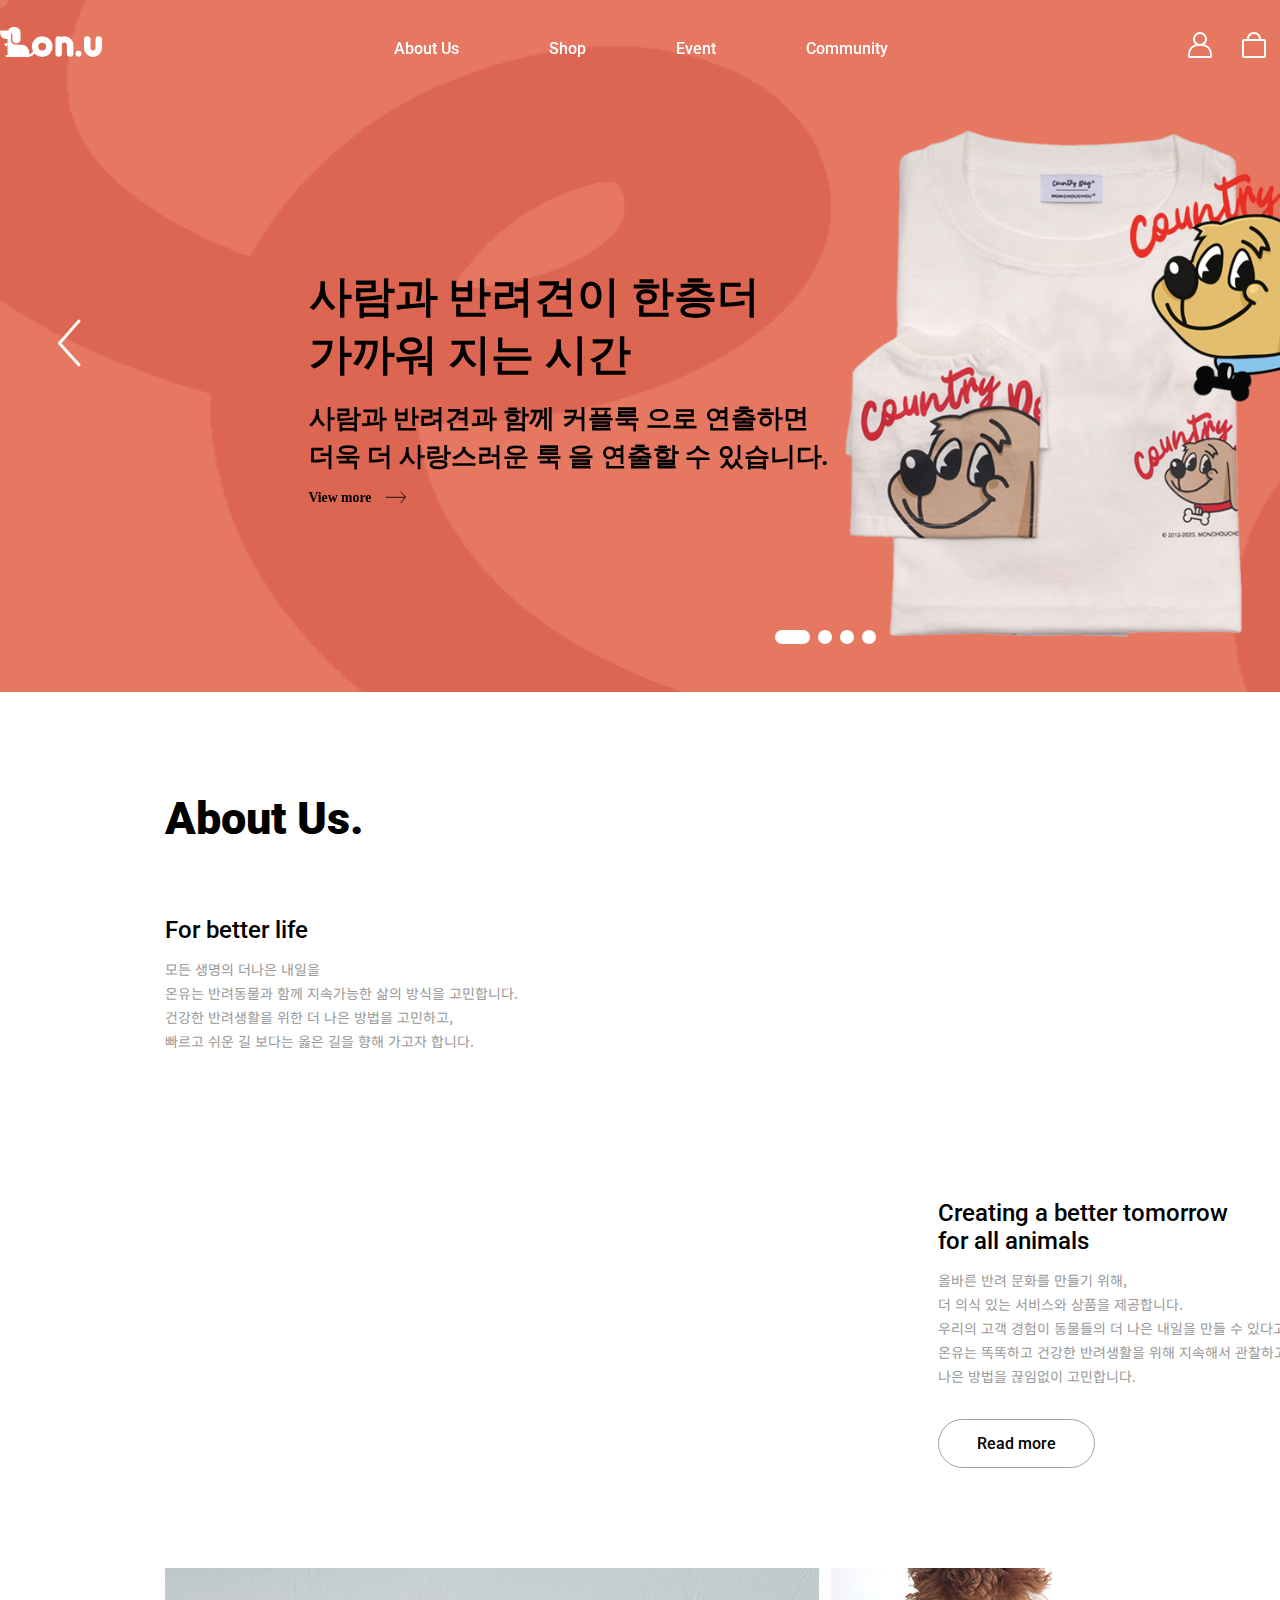
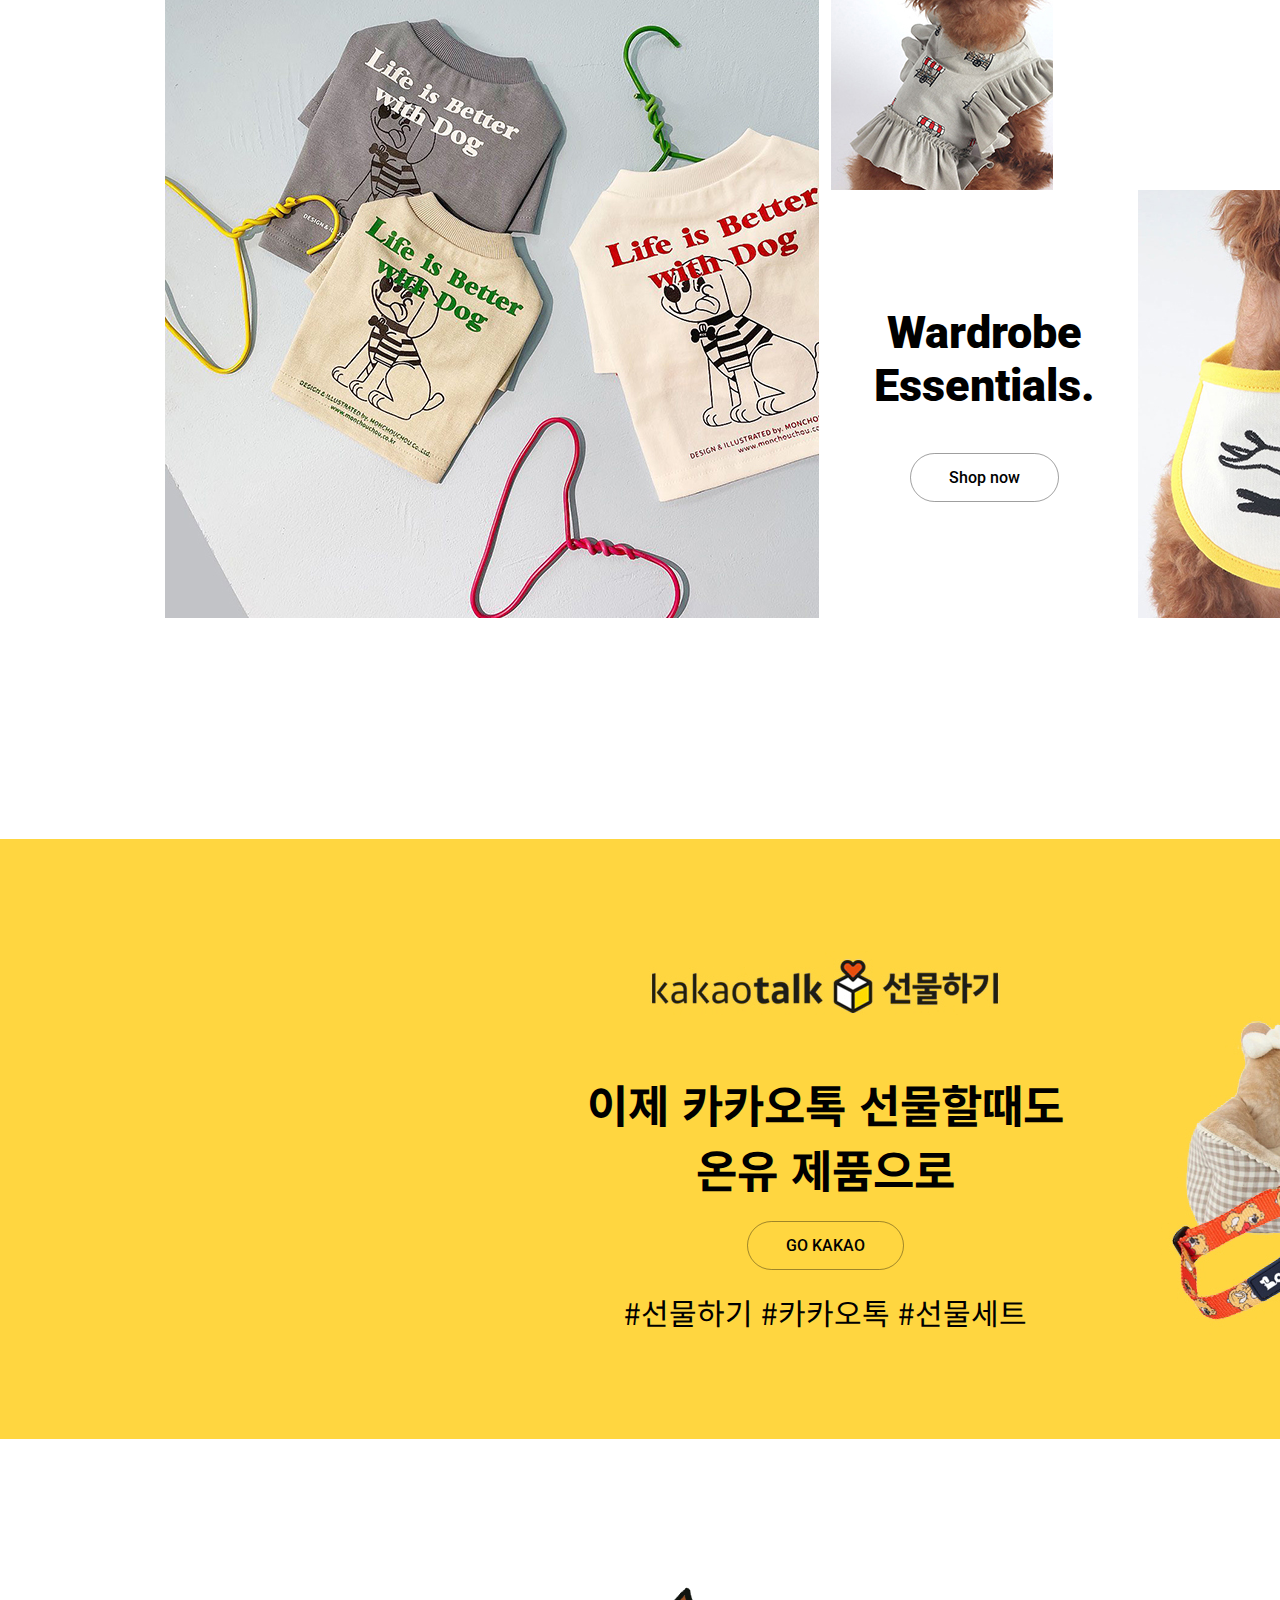
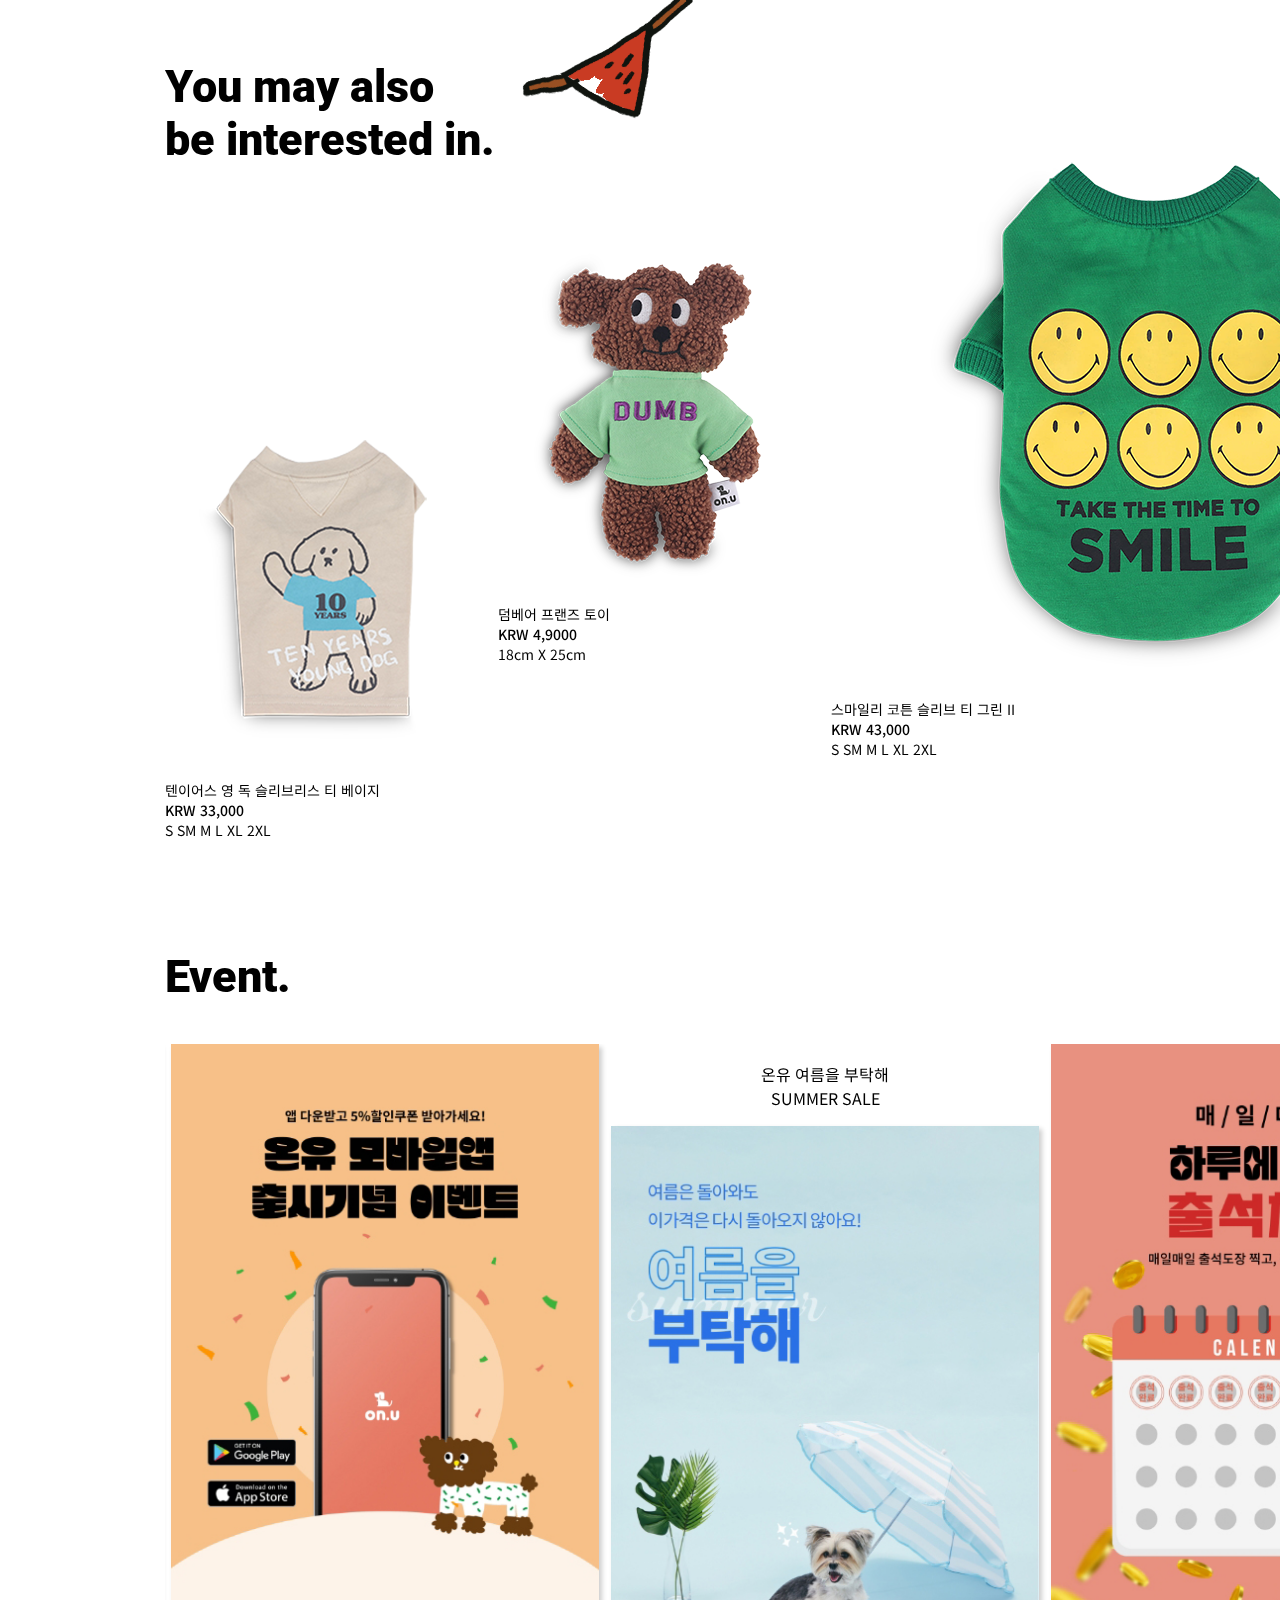
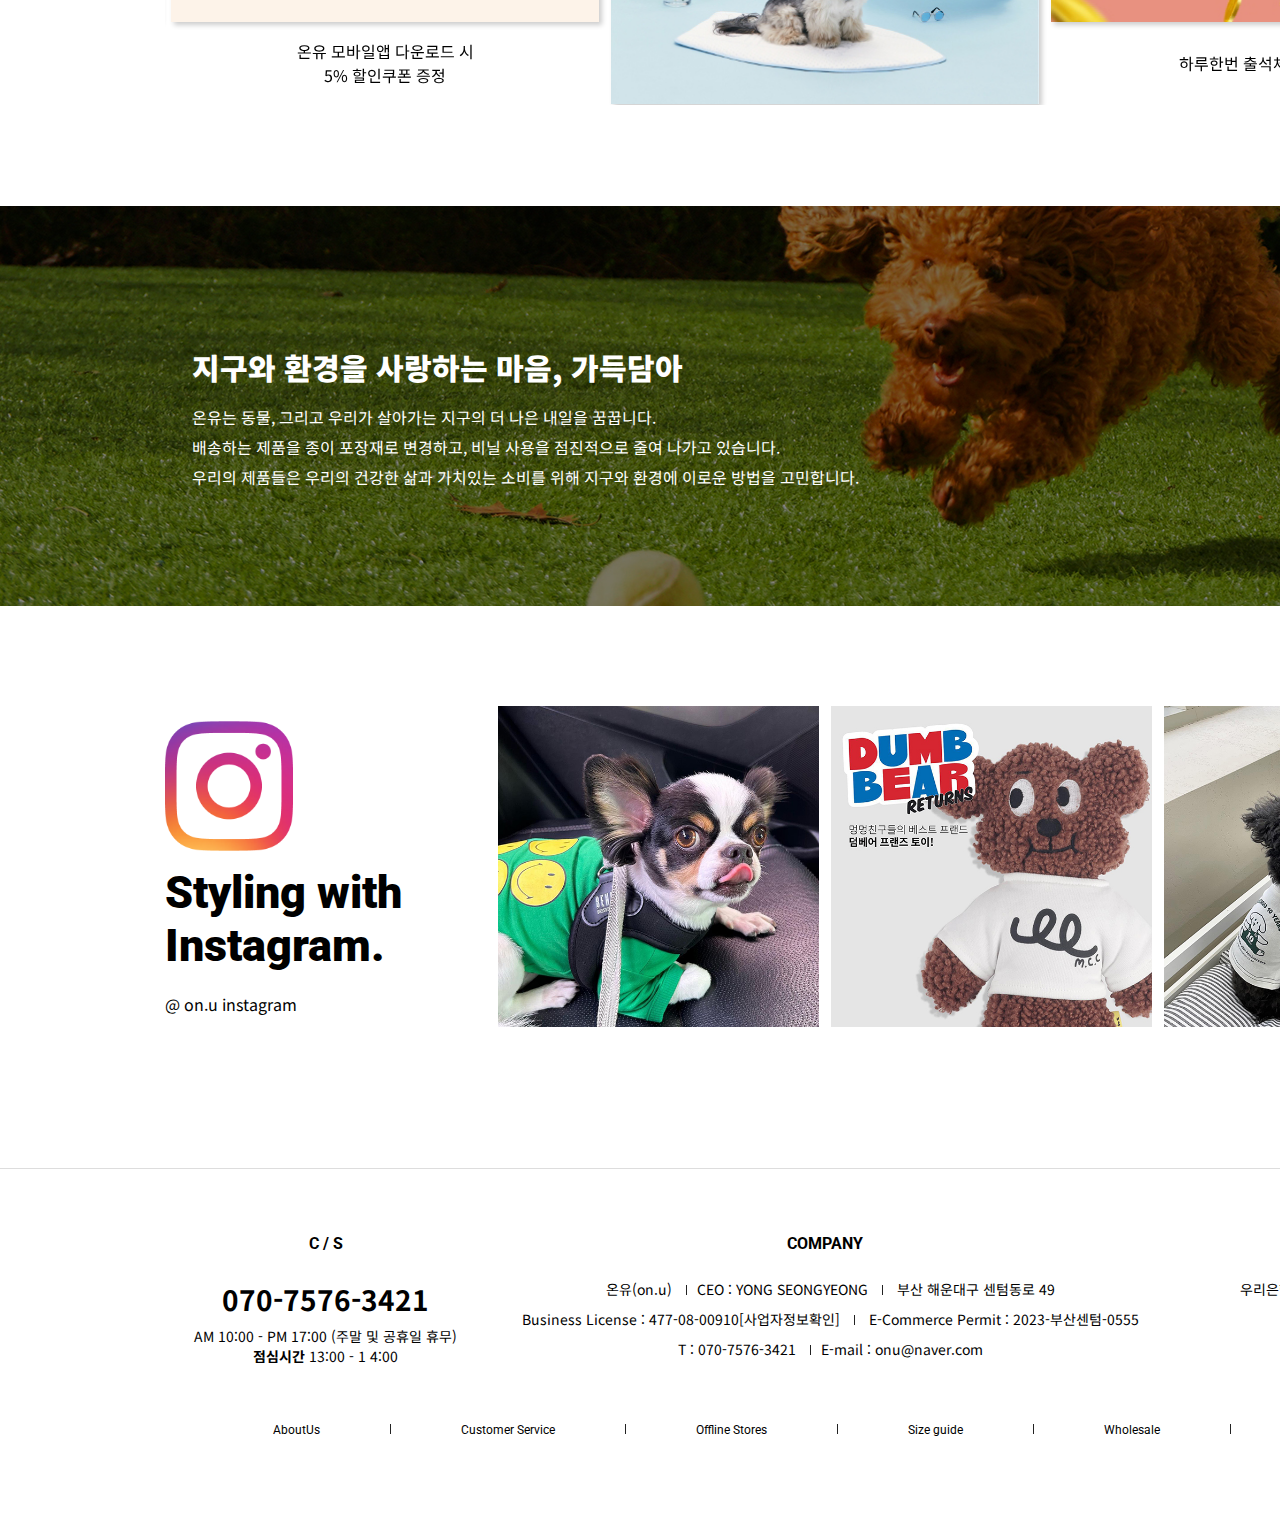
==== commit ea39b81c: "Update index.html" ====
--- a/index.html
+++ b/index.html
@@ -4,7 +4,7 @@
 <head>
     <meta charset="UTF-8">
     <meta http-equiv="X-UA-Compatible" content="IE=edge">
-    <meta name="viewport" content="width=1600">
+    <meta name="viewport" content="width=1650">
     <title>on.u</title>
     <link rel="icon" type="image/png" sizes="32x32" href="images/main/favicon.png">
     <!--web font-->
--- a/css/style.css
+++ b/css/style.css
@@ -19,7 +19,7 @@
     font-size: 14px;
     font-family: 'Noto Sans KR', sans-serif;
     color: #000;
-     min-width: 1500px;
+     min-width: 1650px;
 }
 
 html {
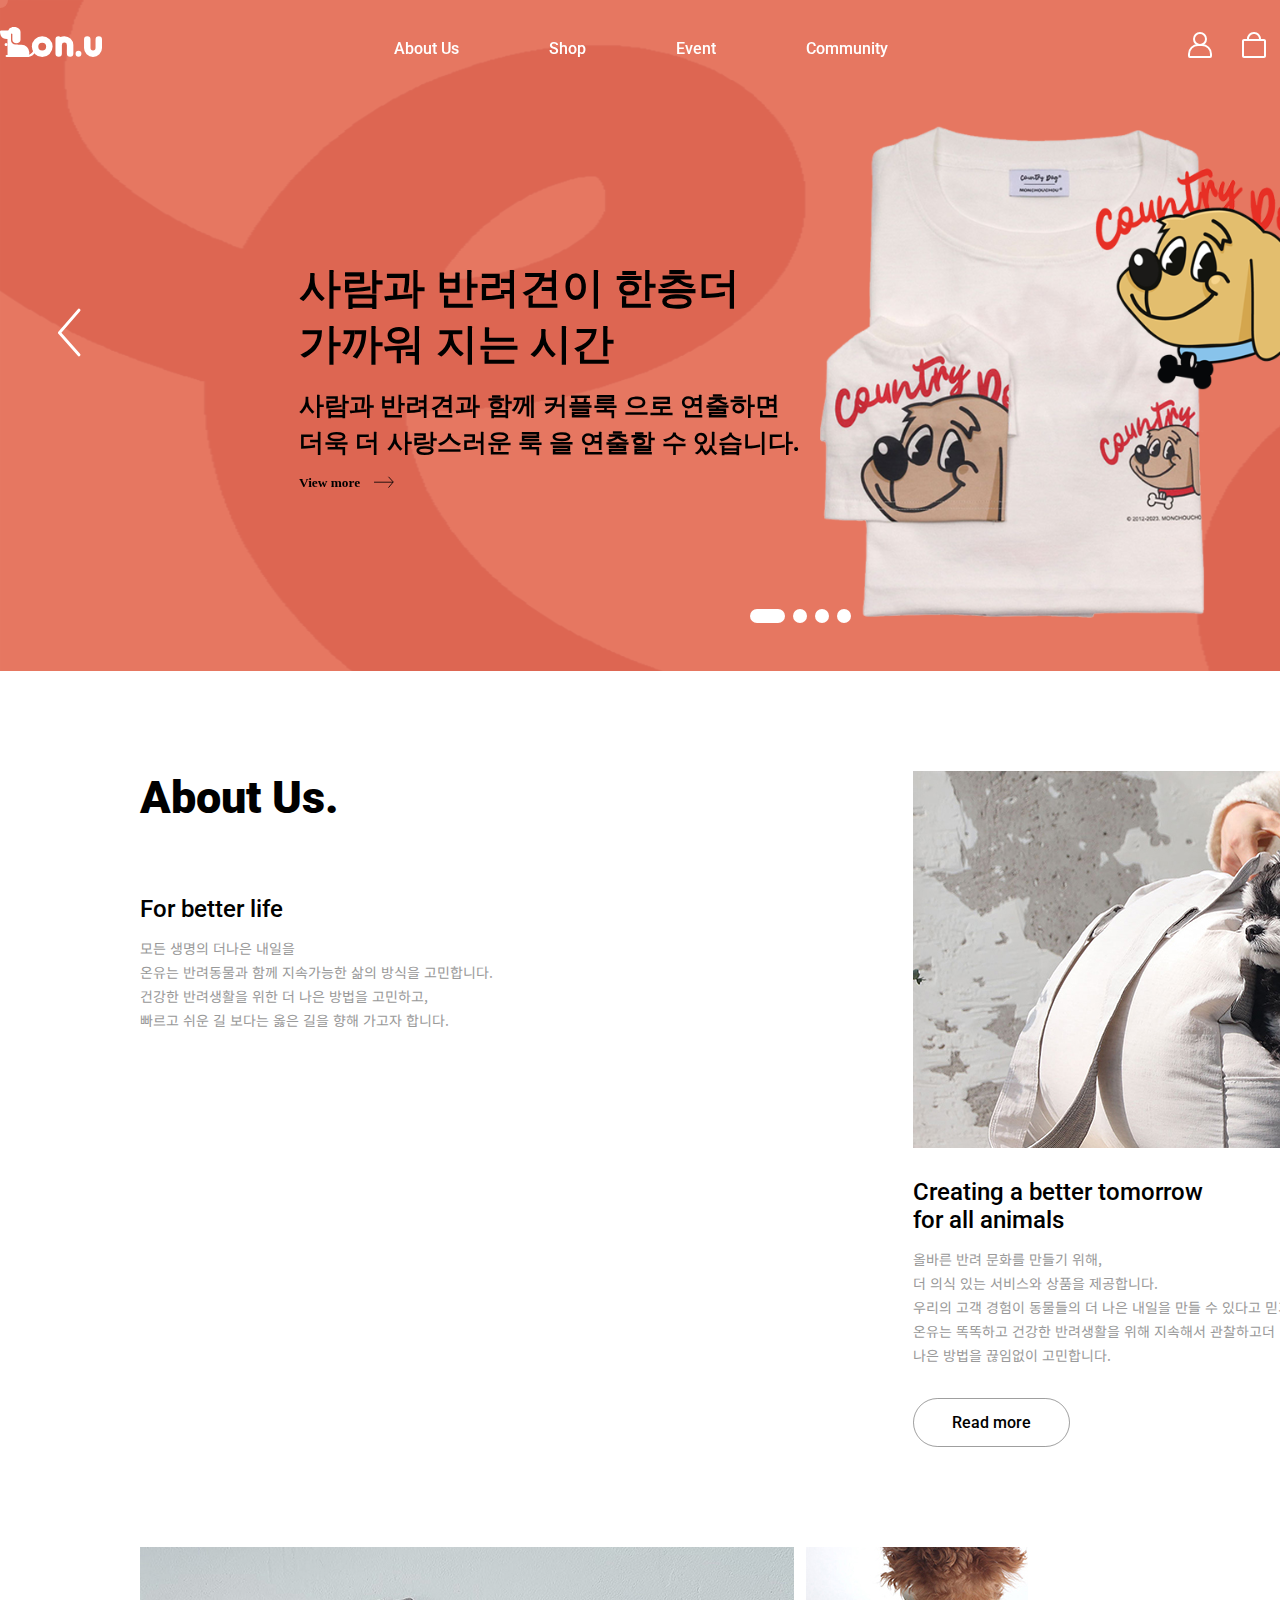
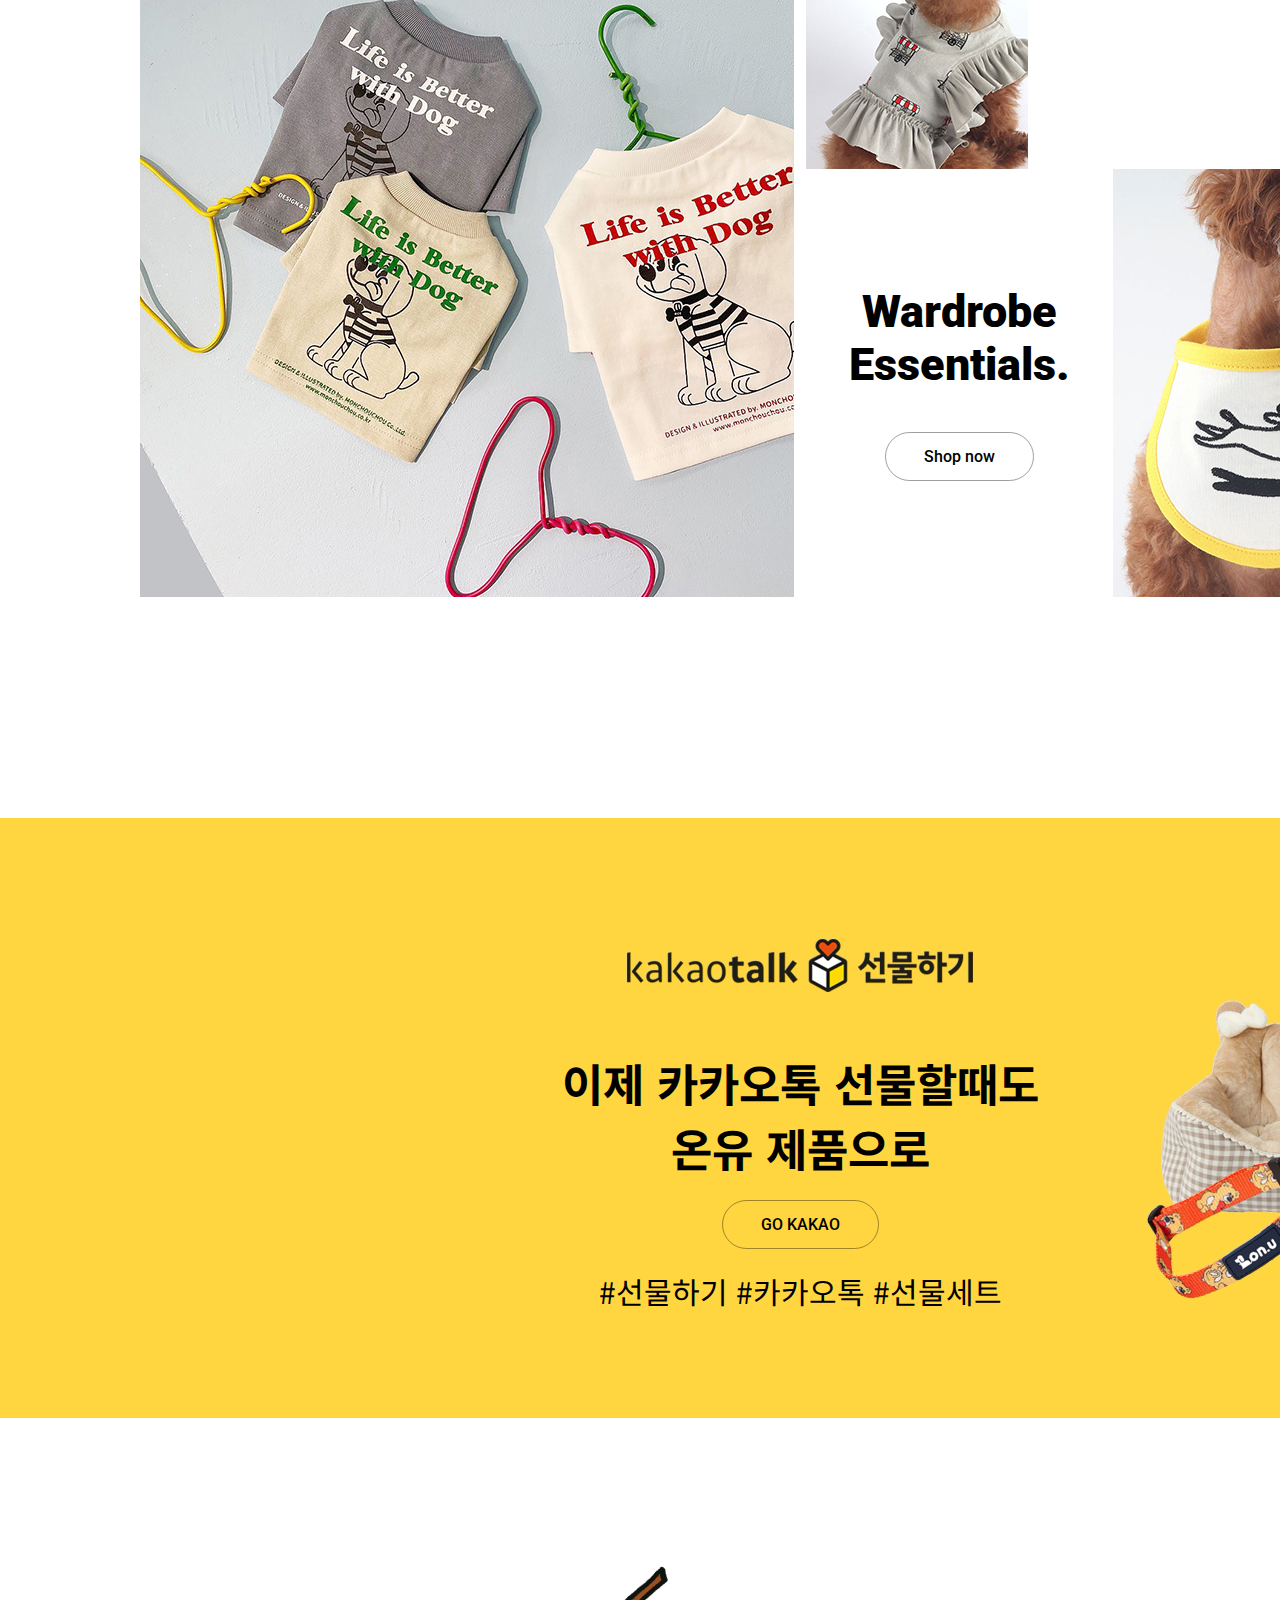
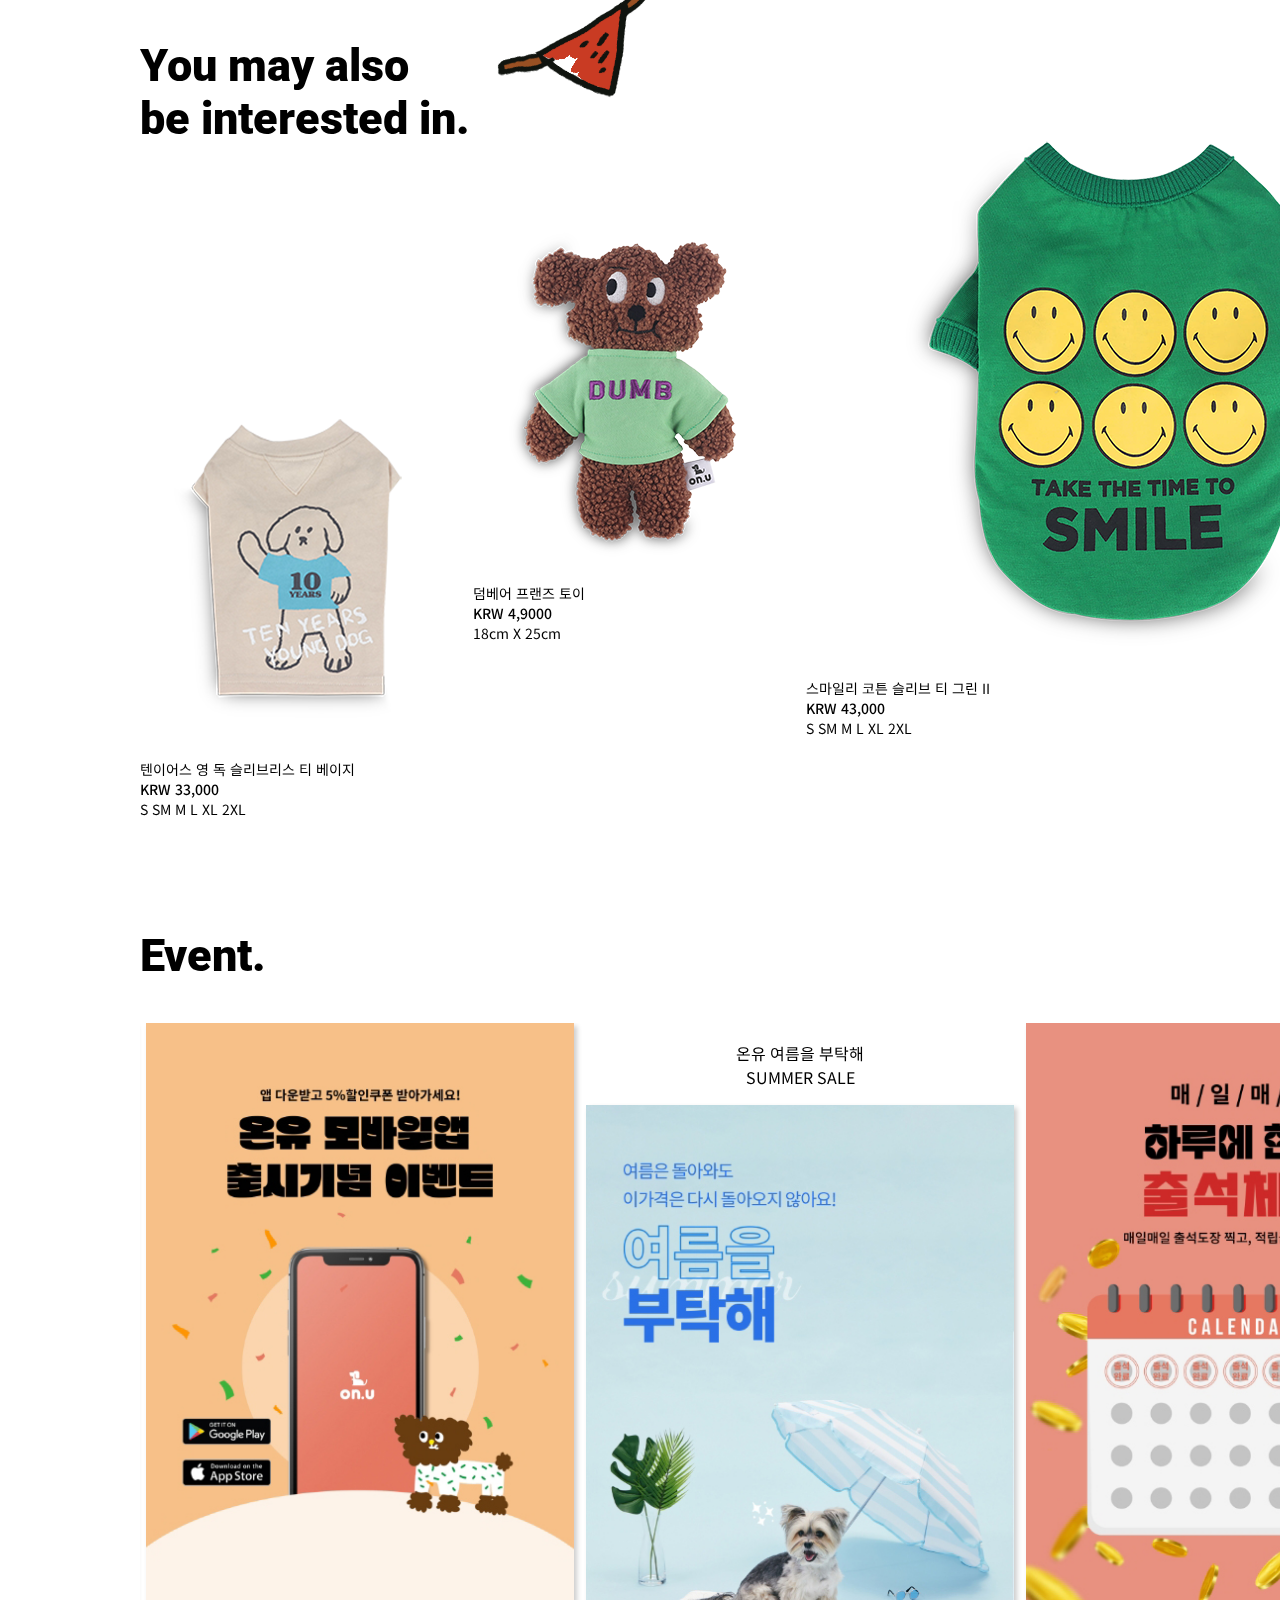
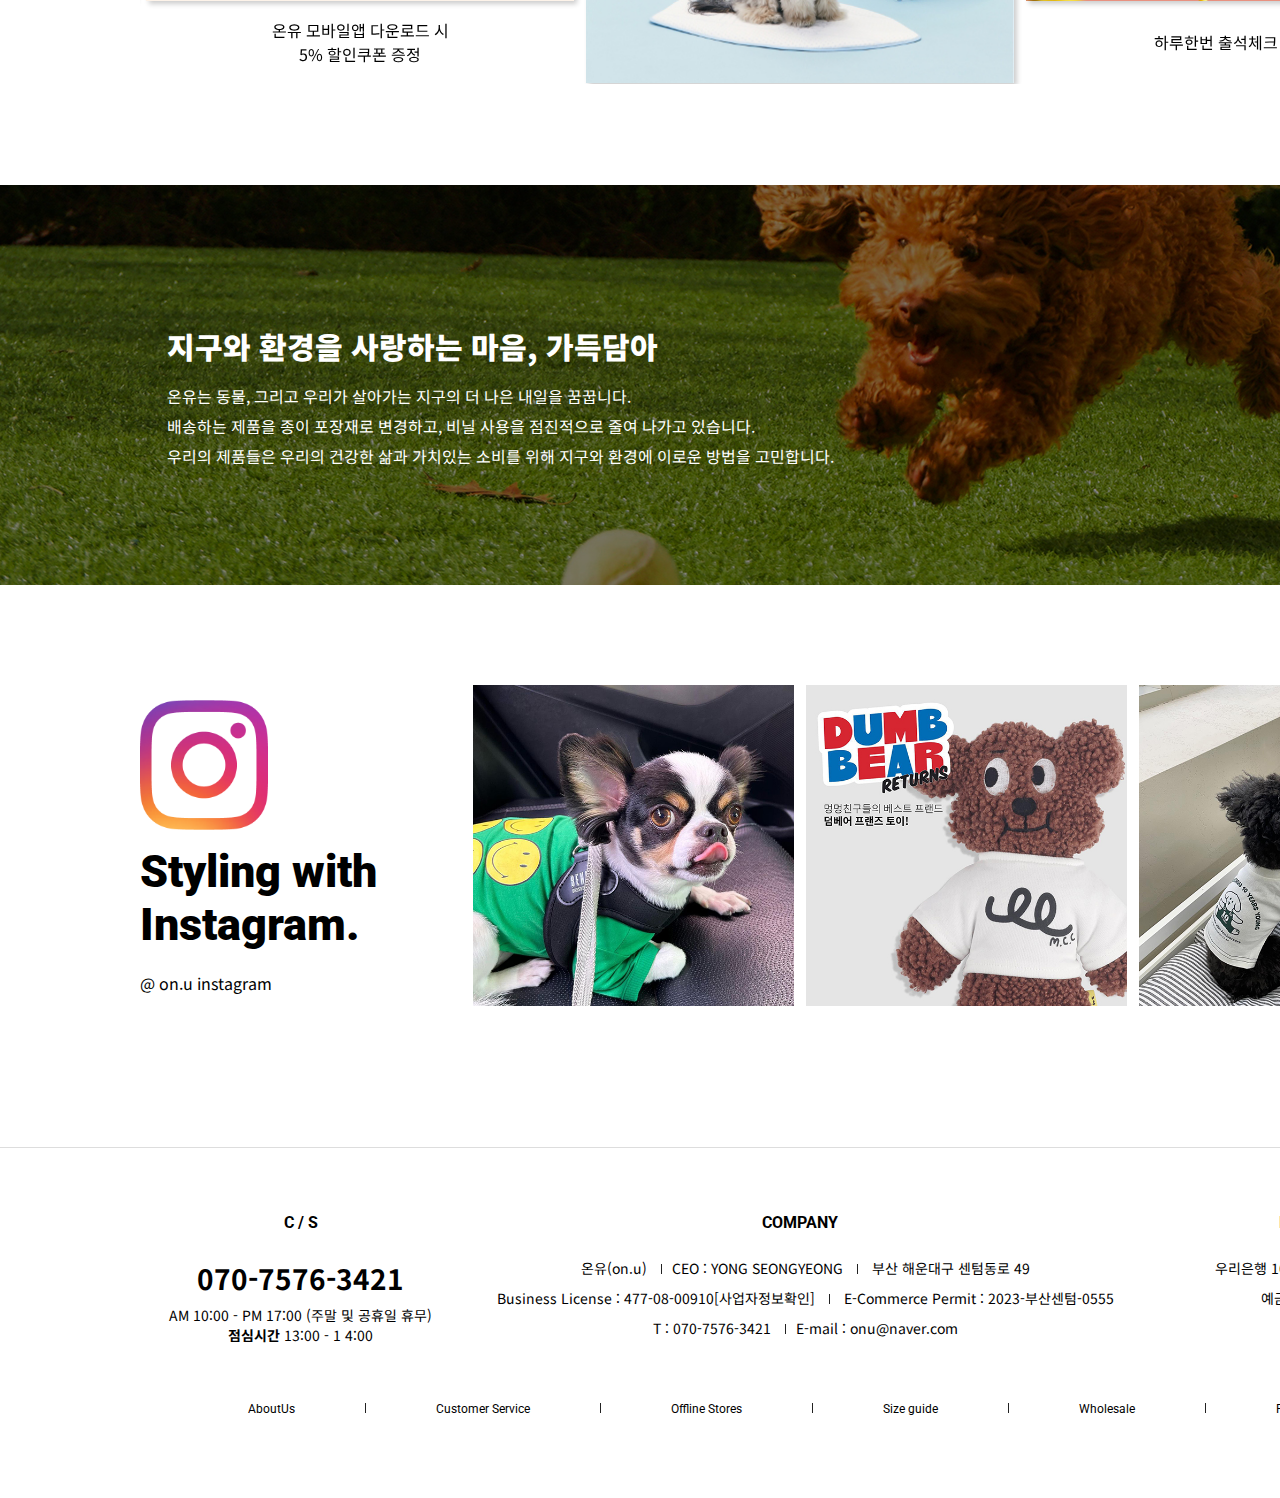
==== commit a198ecbf: "Update index.html" ====
--- a/index.html
+++ b/index.html
@@ -4,7 +4,7 @@
 <head>
     <meta charset="UTF-8">
     <meta http-equiv="X-UA-Compatible" content="IE=edge">
-    <meta name="viewport" content="width=1650">
+    <meta name="viewport" content="width=1500">
     <title>on.u</title>
     <link rel="icon" type="image/png" sizes="32x32" href="images/main/favicon.png">
     <!--web font-->
--- a/css/style.css
+++ b/css/style.css
@@ -19,7 +19,7 @@
     font-size: 14px;
     font-family: 'Noto Sans KR', sans-serif;
     color: #000;
-     min-width: 1650px;
+     min-width: 1600px;
 }
 
 html {
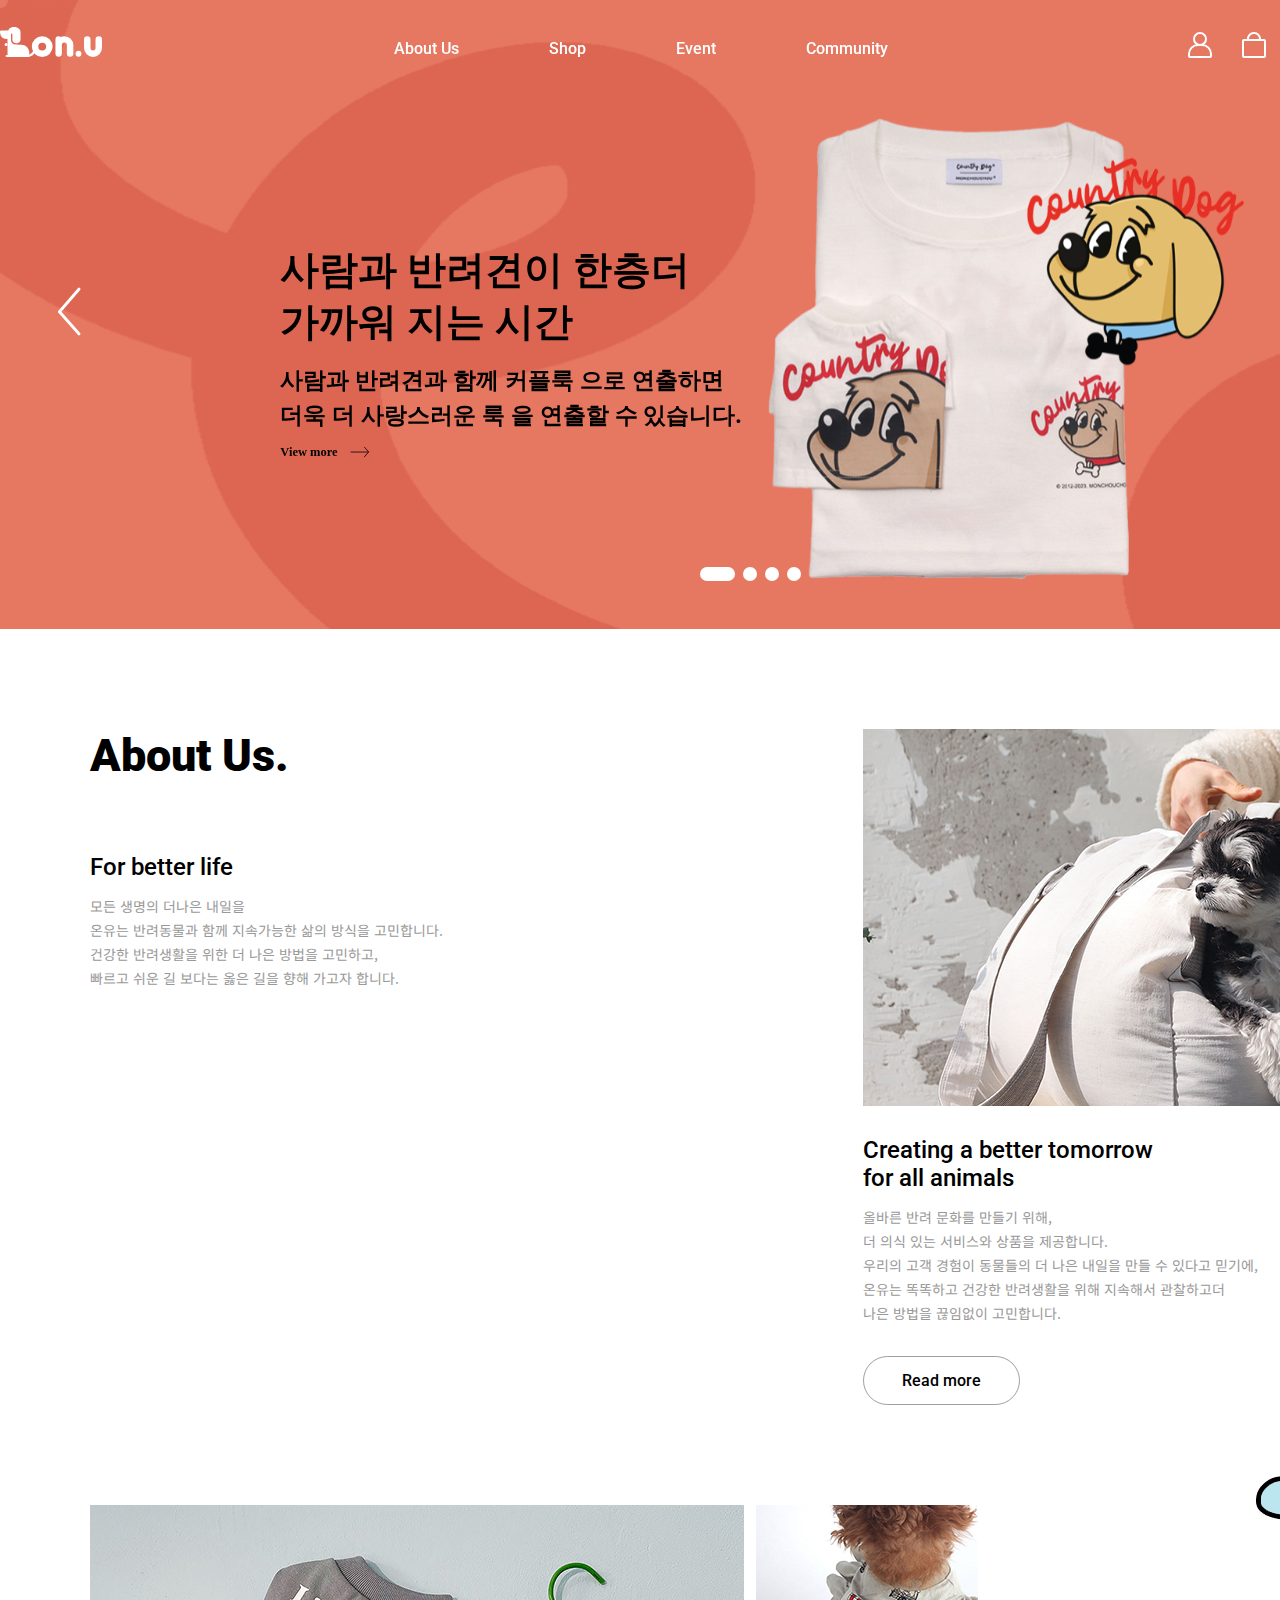
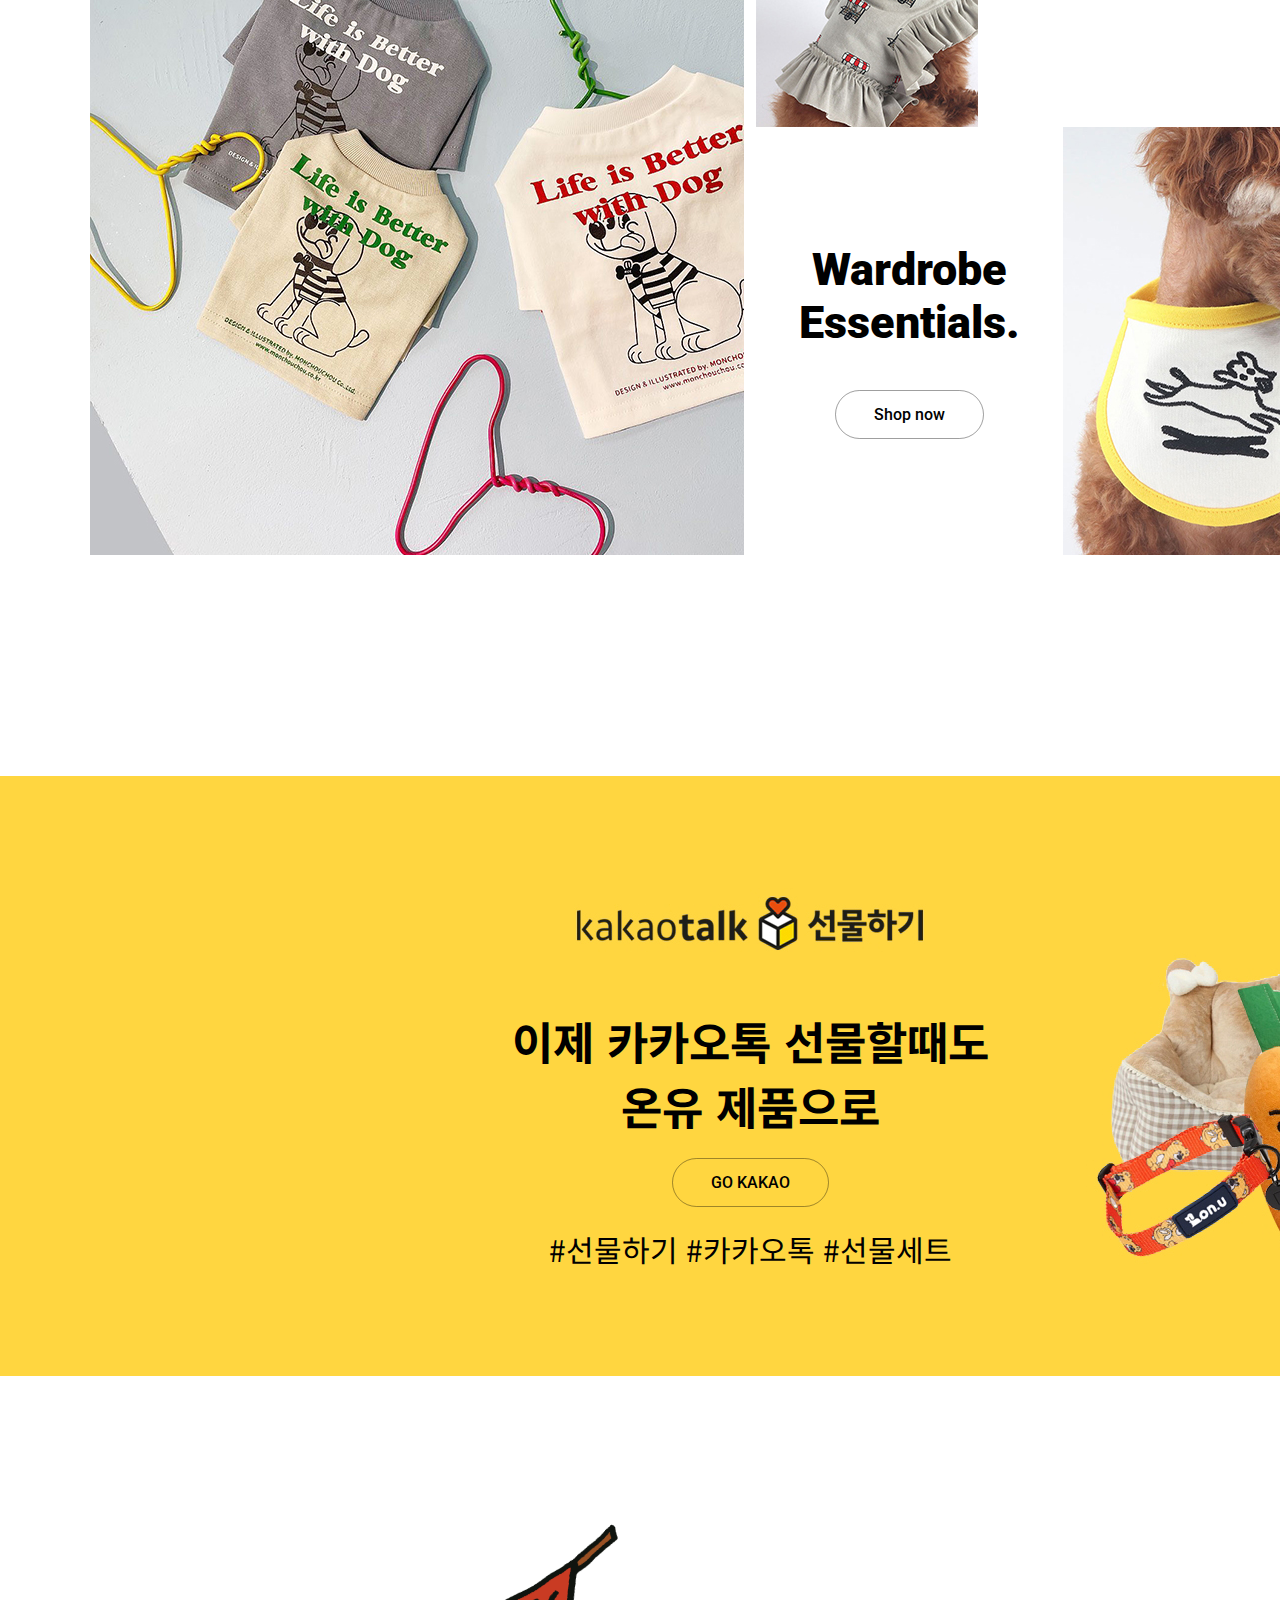
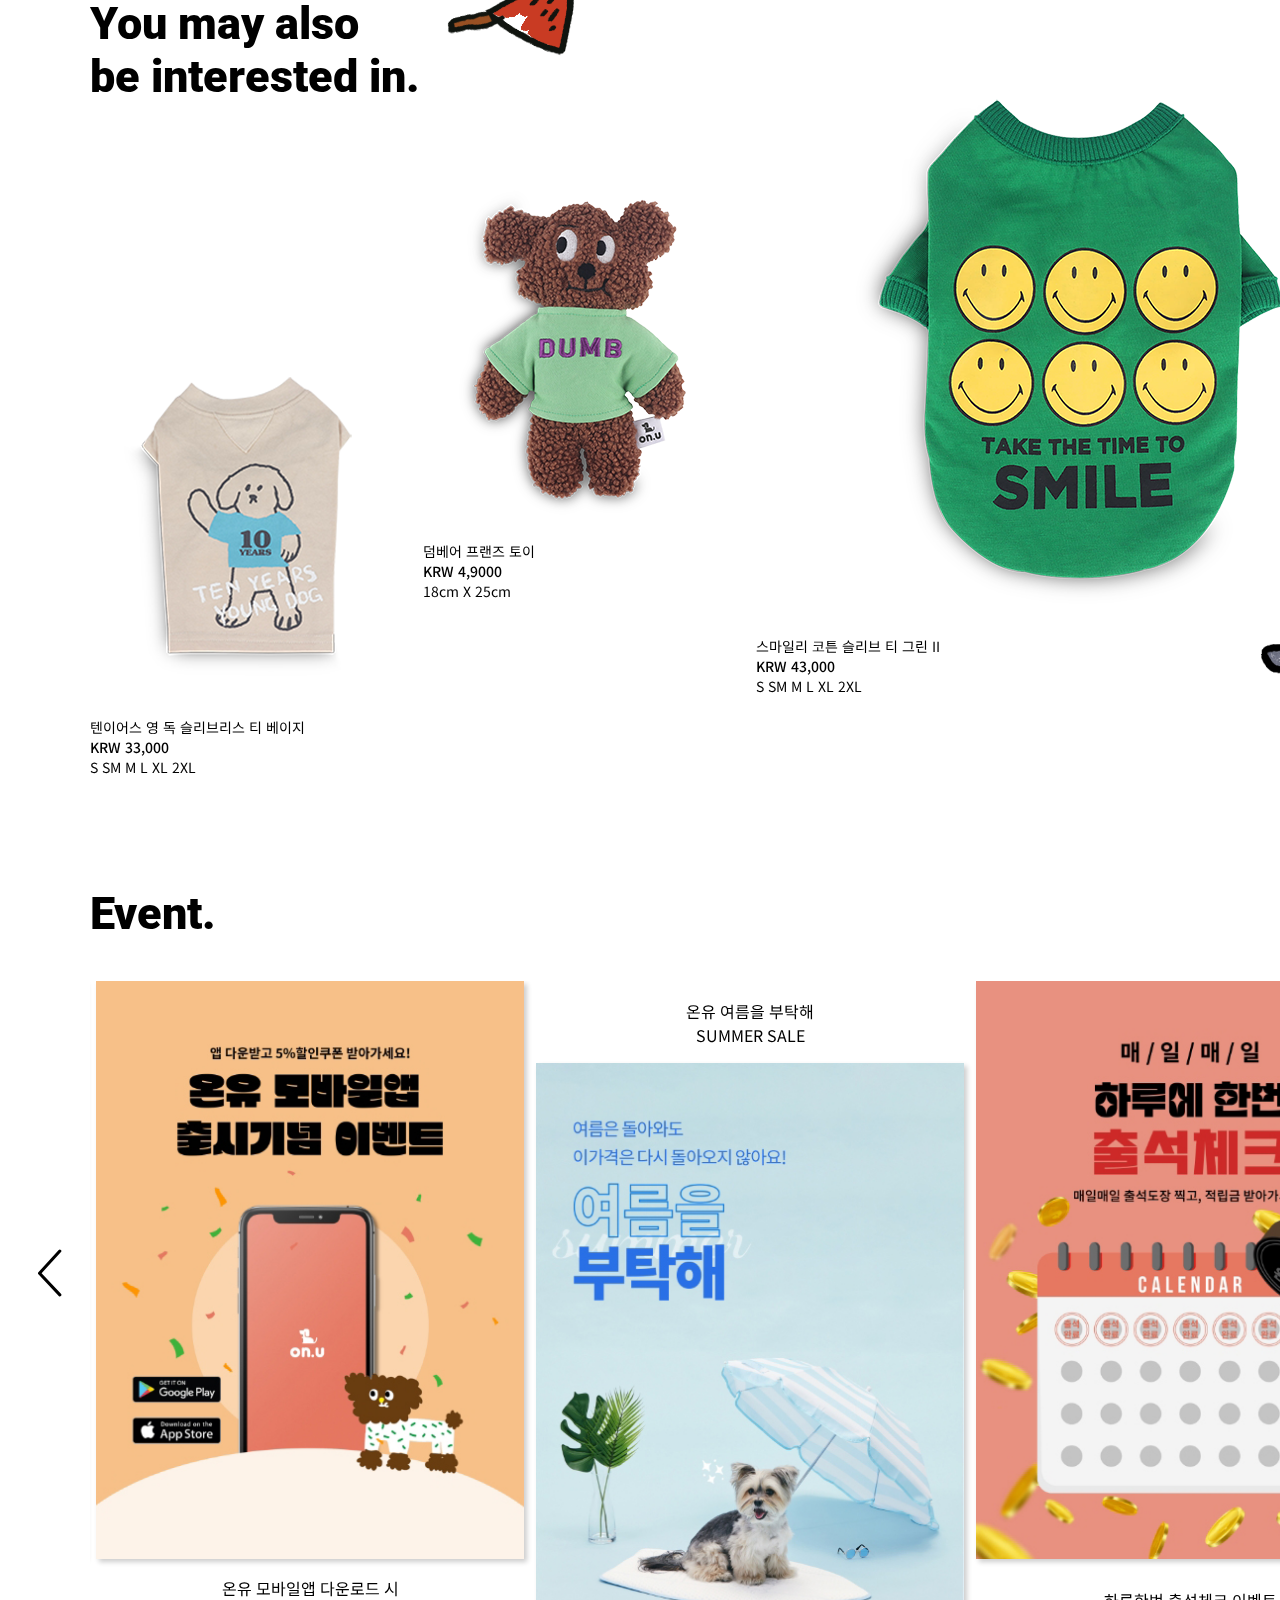
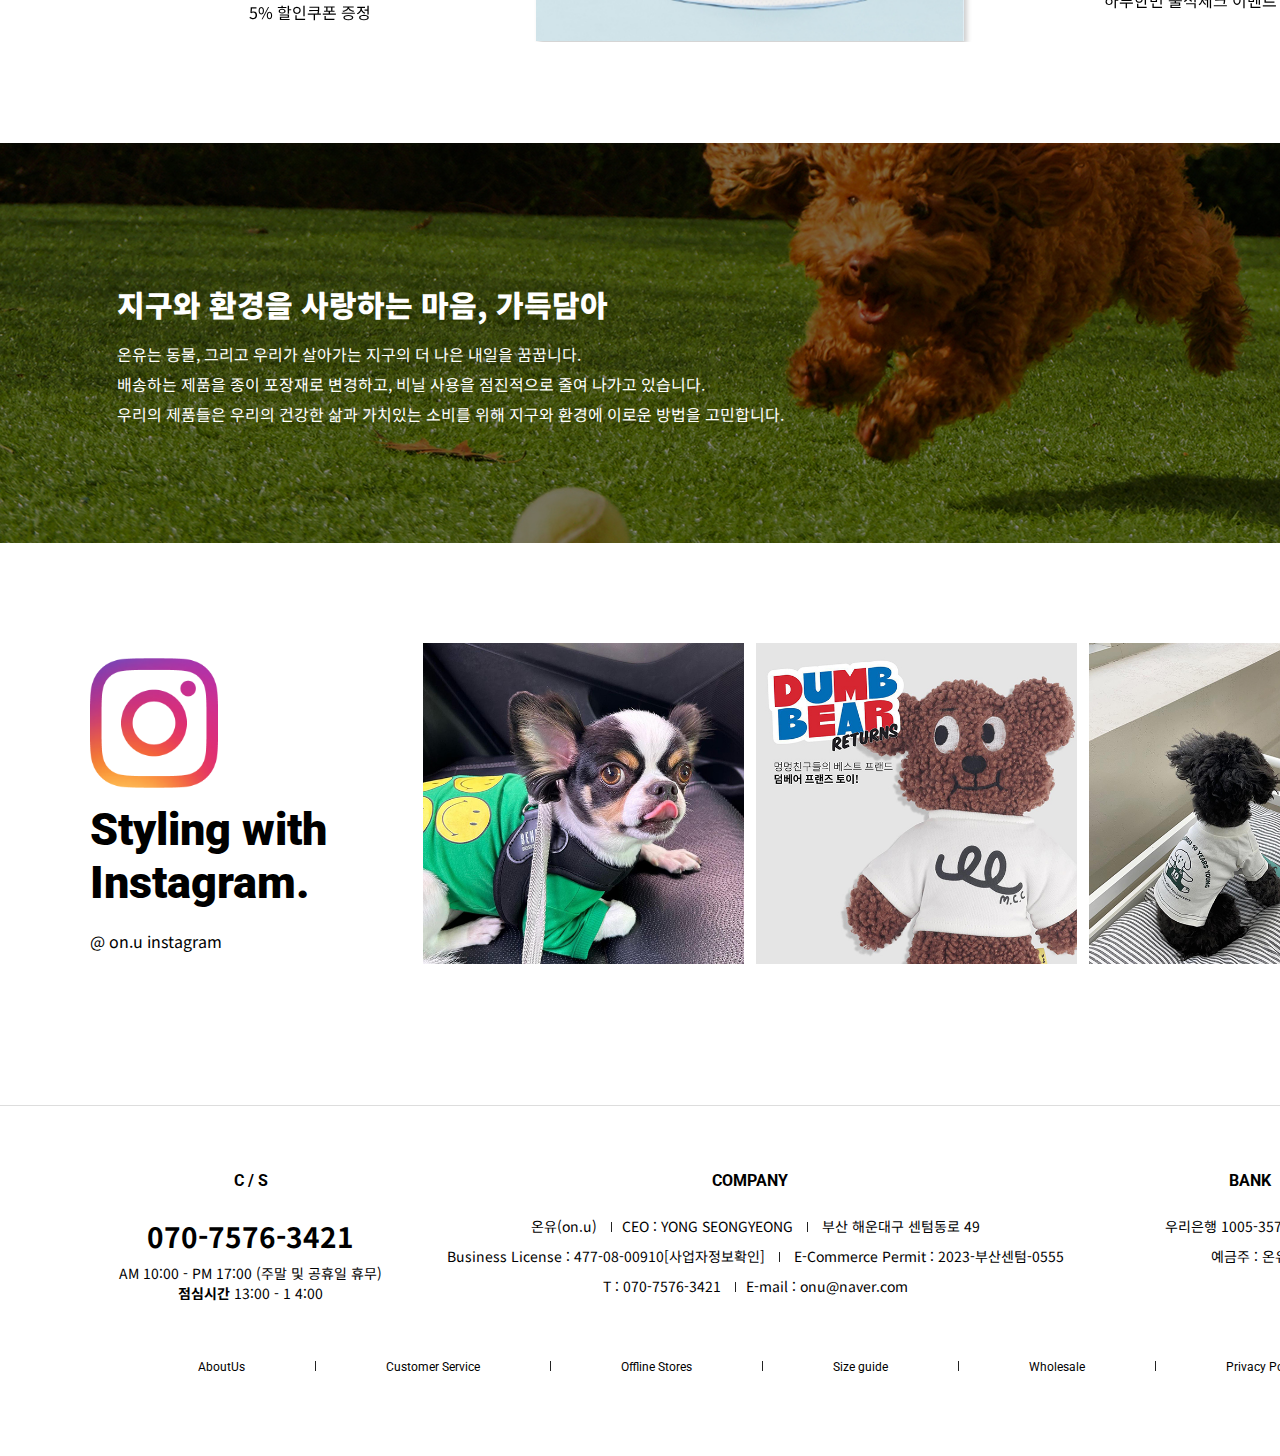
==== commit ace50093: "Update index.html" ====
--- a/index.html
+++ b/index.html
@@ -4,7 +4,7 @@
 <head>
     <meta charset="UTF-8">
     <meta http-equiv="X-UA-Compatible" content="IE=edge">
-    <meta name="viewport" content="width=1500">
+    <meta name="viewport" content="width=1400">
     <title>on.u</title>
     <link rel="icon" type="image/png" sizes="32x32" href="images/main/favicon.png">
     <!--web font-->
--- a/css/style.css
+++ b/css/style.css
@@ -19,7 +19,7 @@
     font-size: 14px;
     font-family: 'Noto Sans KR', sans-serif;
     color: #000;
-     min-width: 1600px;
+     min-width: 1500px;
 }
 
 html {
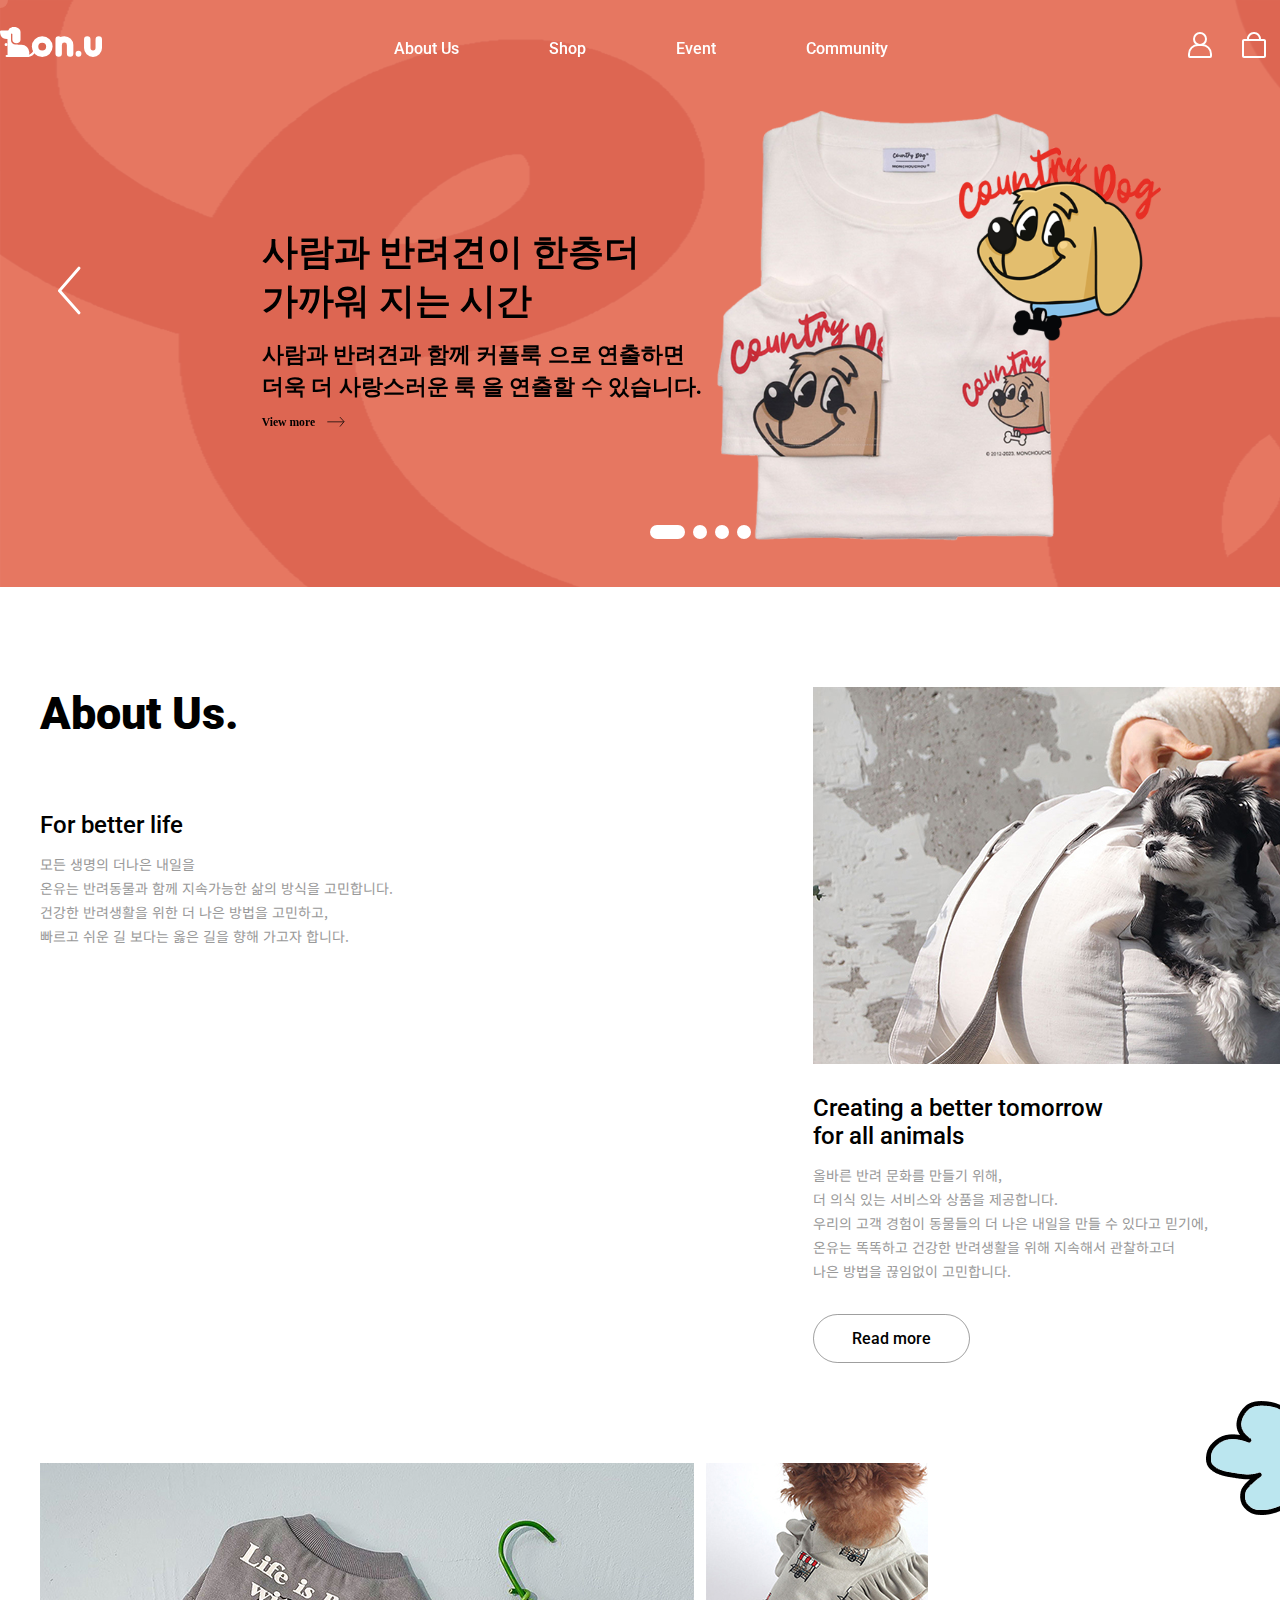
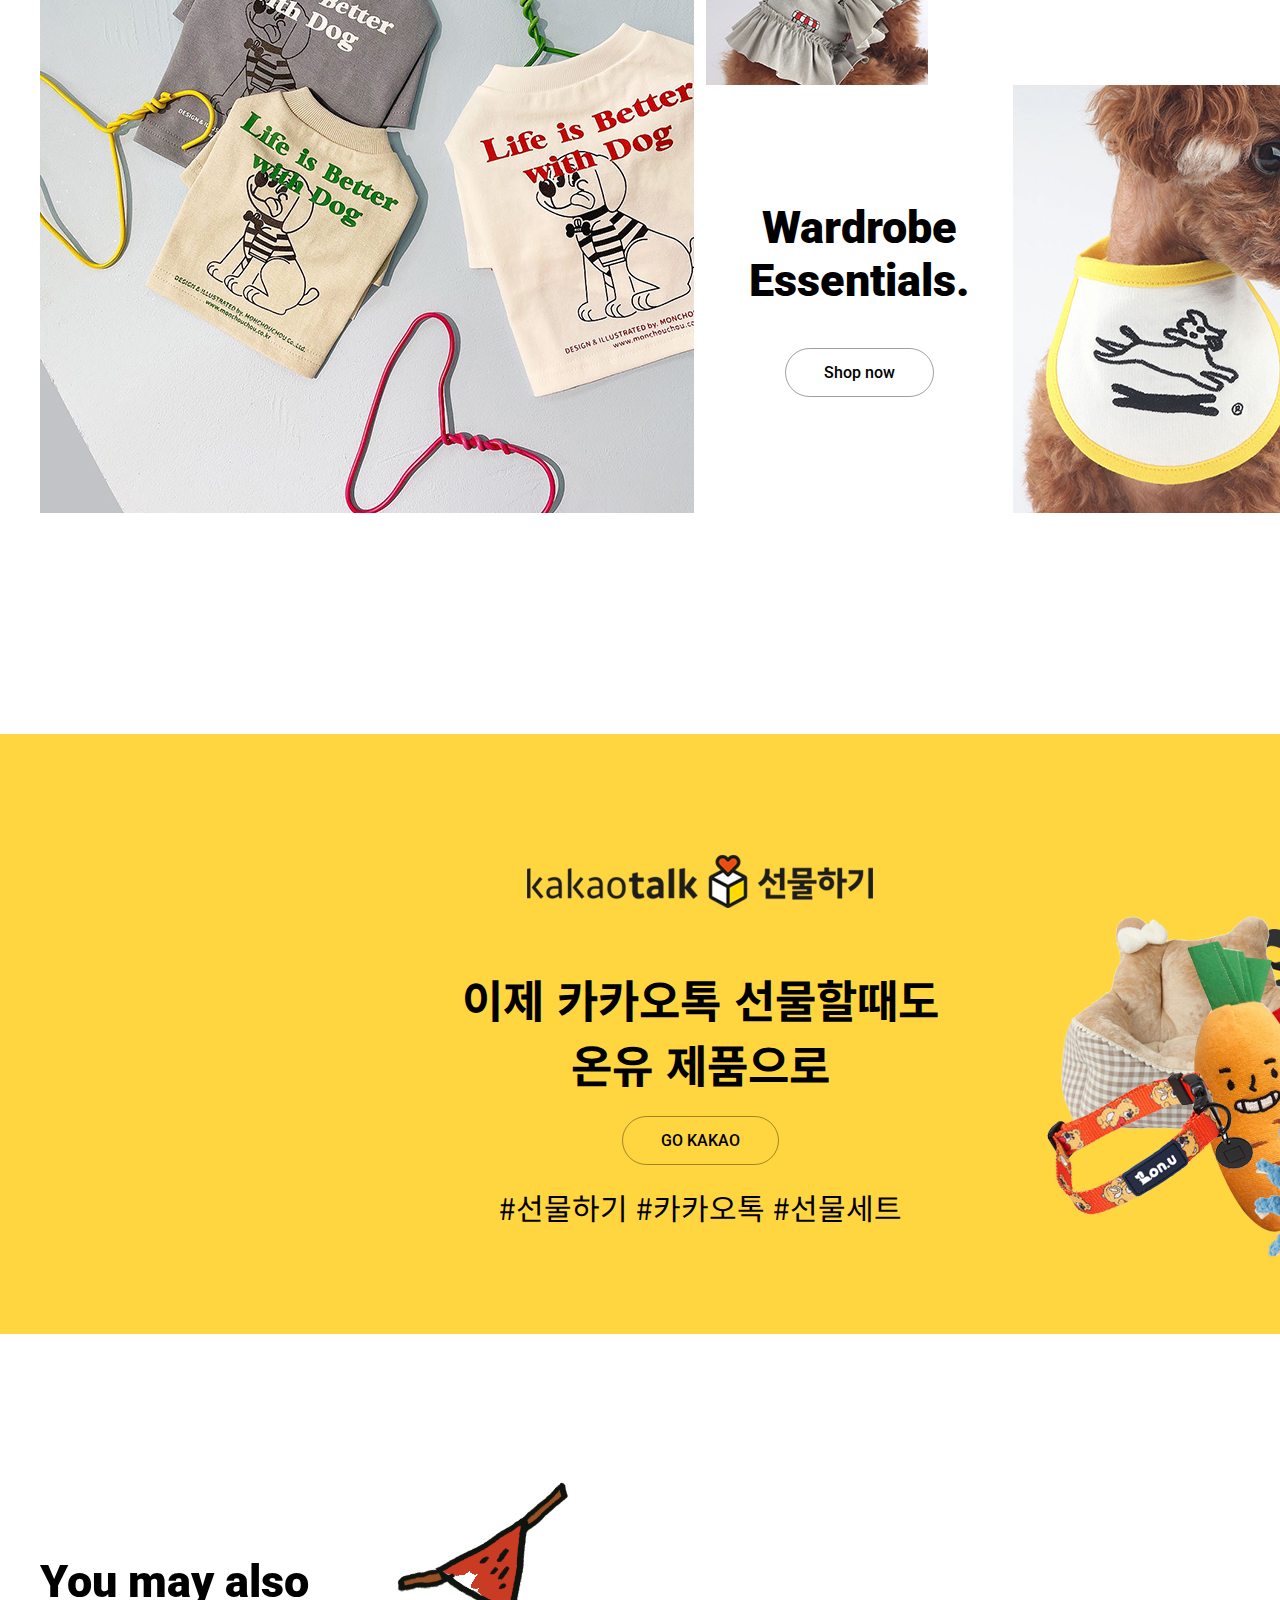
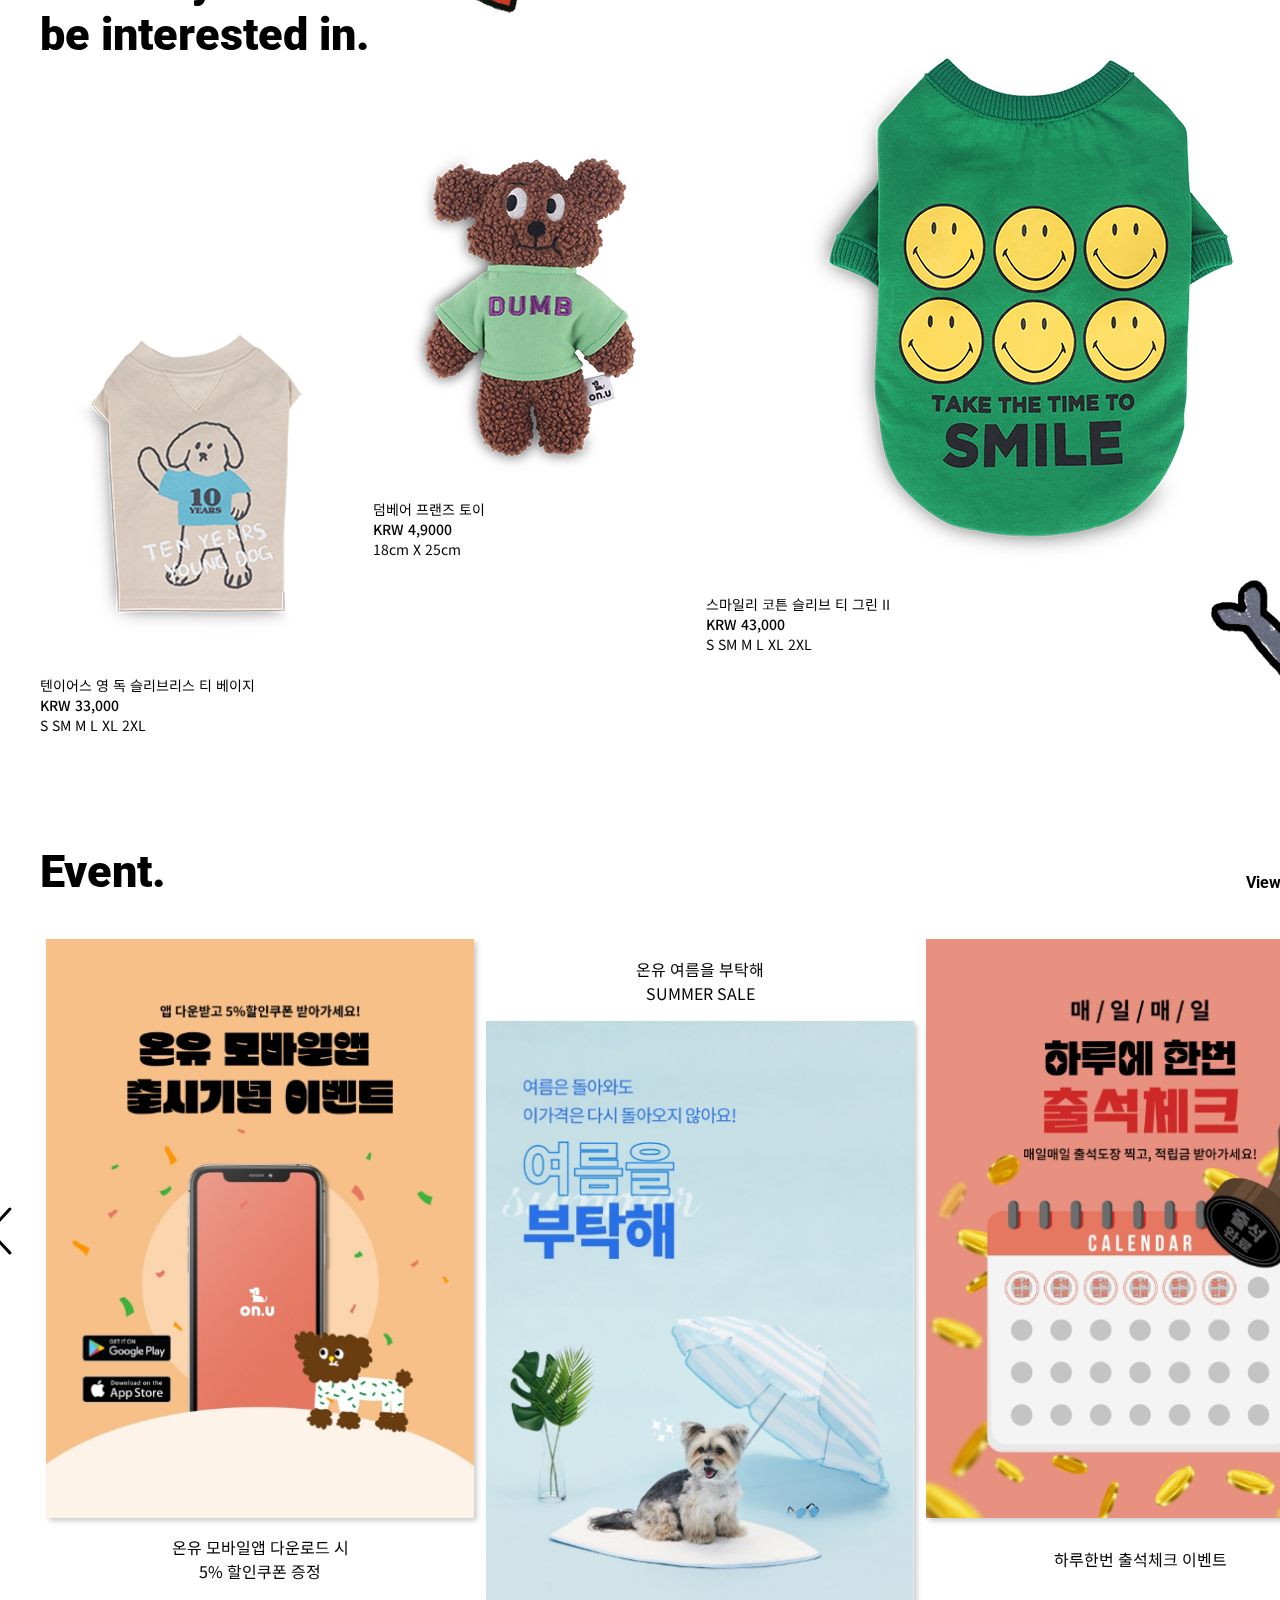
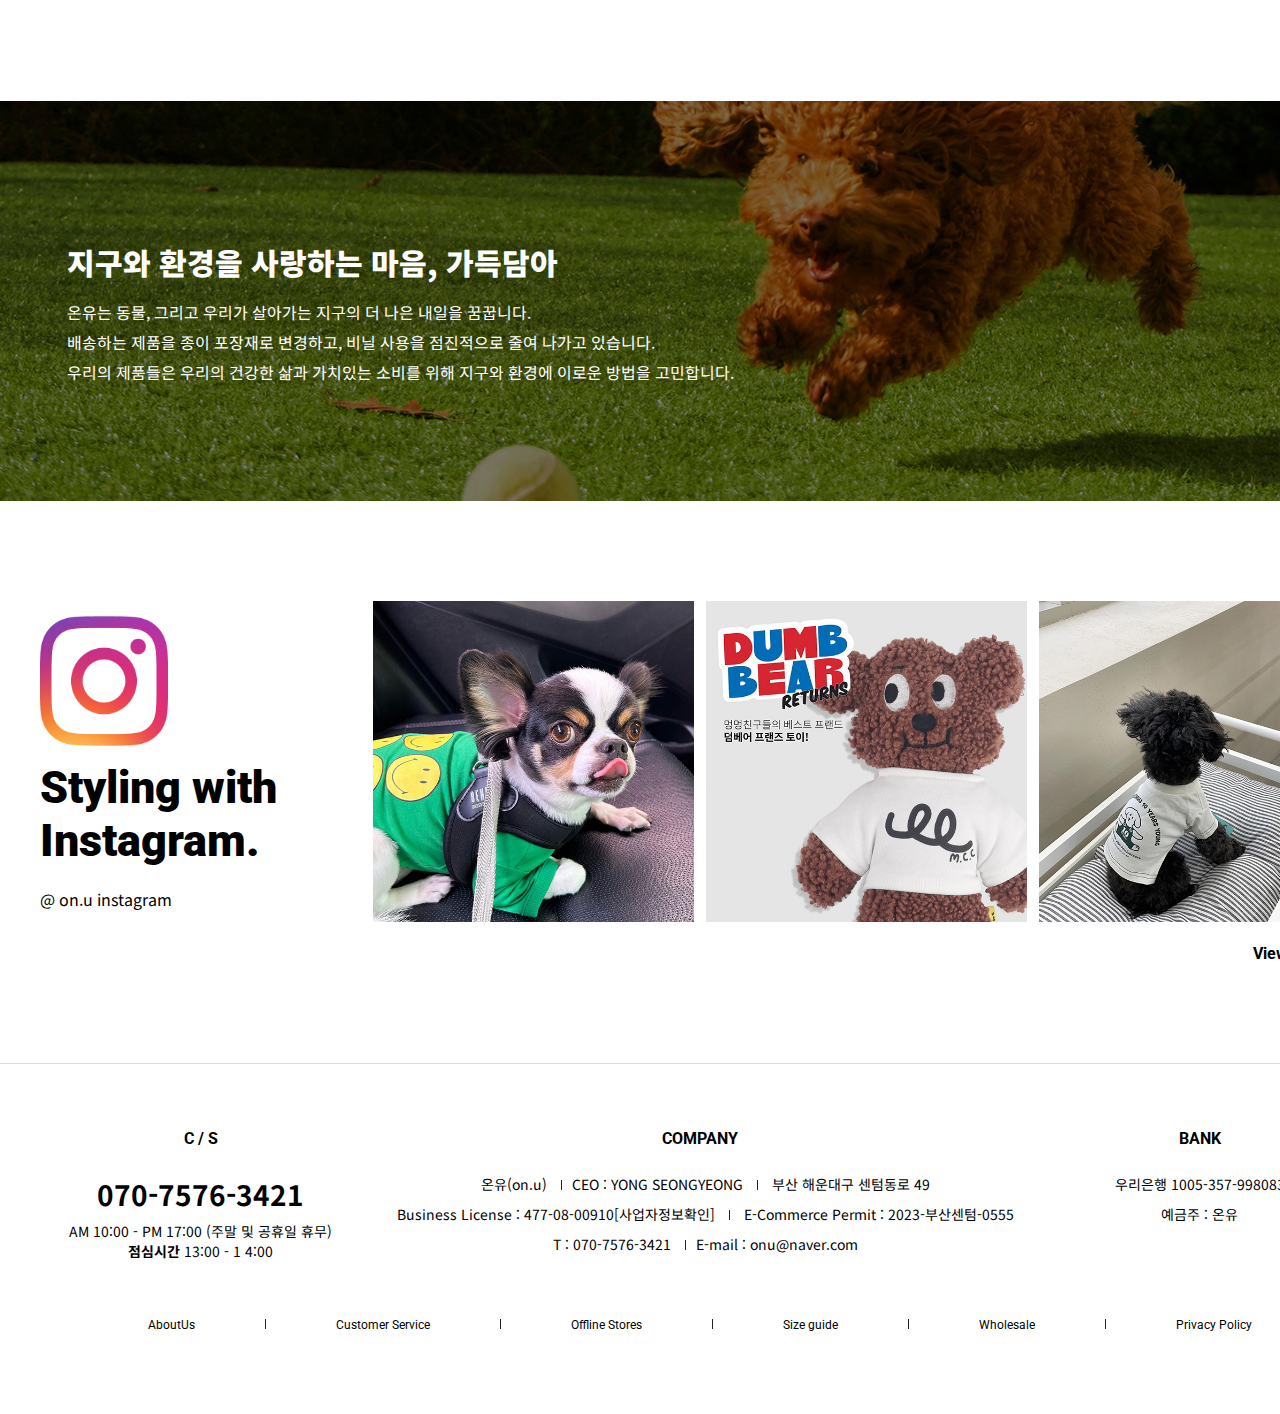
==== commit c31ad1ea: "Update index.html" ====
--- a/index.html
+++ b/index.html
@@ -4,7 +4,7 @@
 <head>
     <meta charset="UTF-8">
     <meta http-equiv="X-UA-Compatible" content="IE=edge">
-    <meta name="viewport" content="width=1400">
+    <meta name="viewport" content="width=1500">
     <title>on.u</title>
     <link rel="icon" type="image/png" sizes="32x32" href="images/main/favicon.png">
     <!--web font-->
--- a/css/style.css
+++ b/css/style.css
@@ -19,7 +19,7 @@
     font-size: 14px;
     font-family: 'Noto Sans KR', sans-serif;
     color: #000;
-     min-width: 1500px;
+    min-width: 1400px;
 }
 
 html {
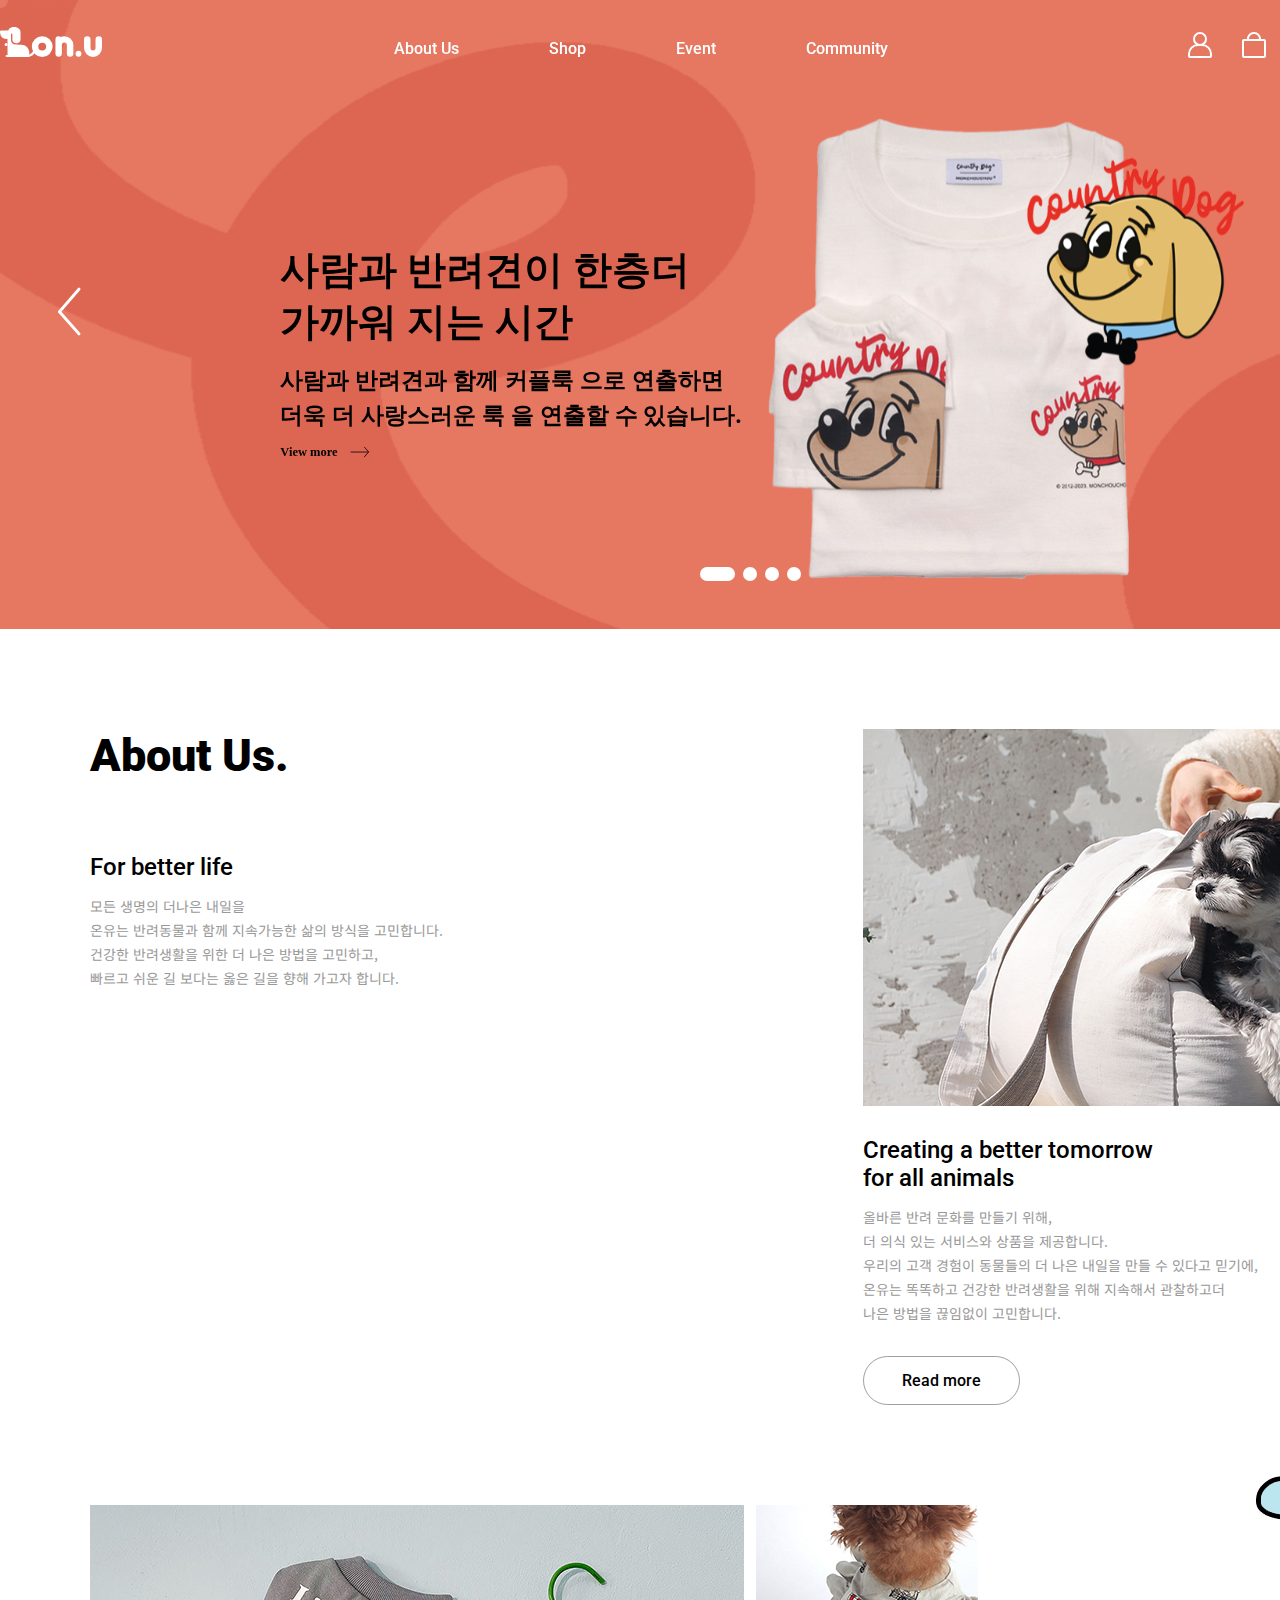
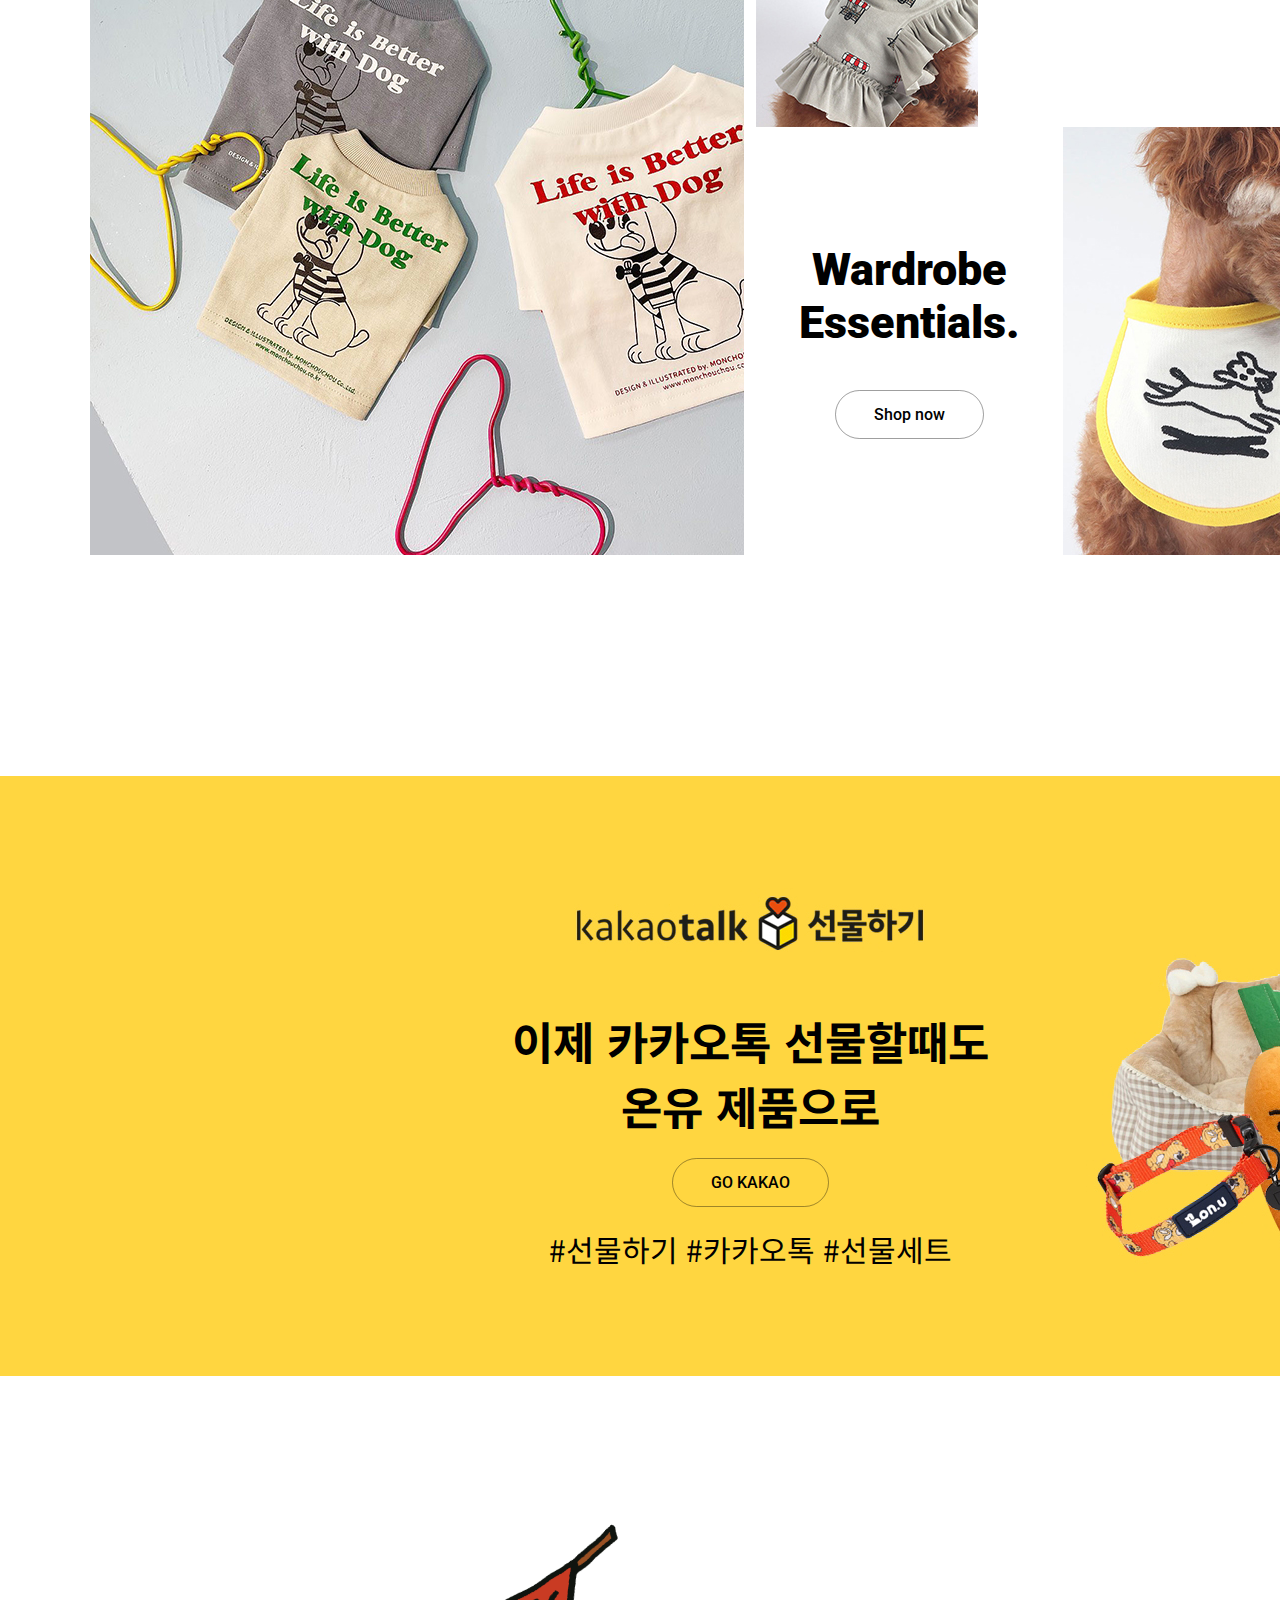
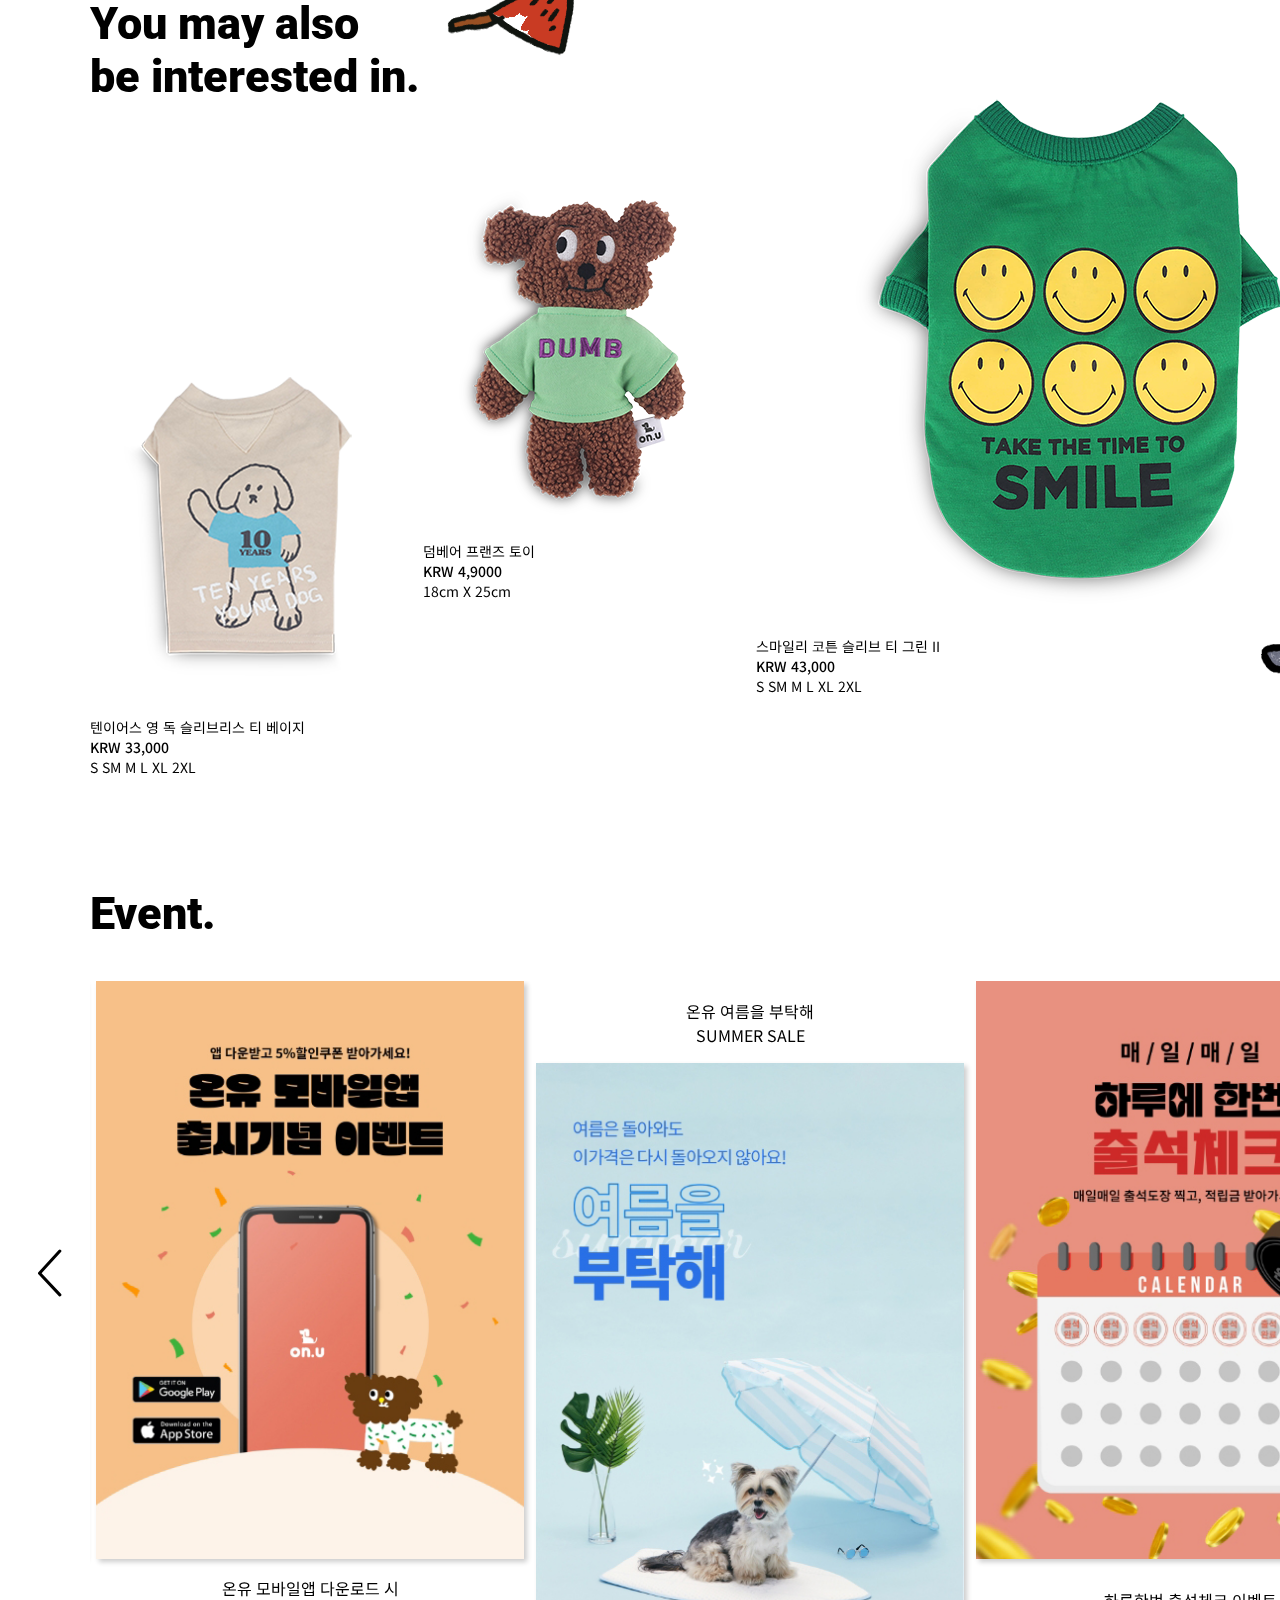
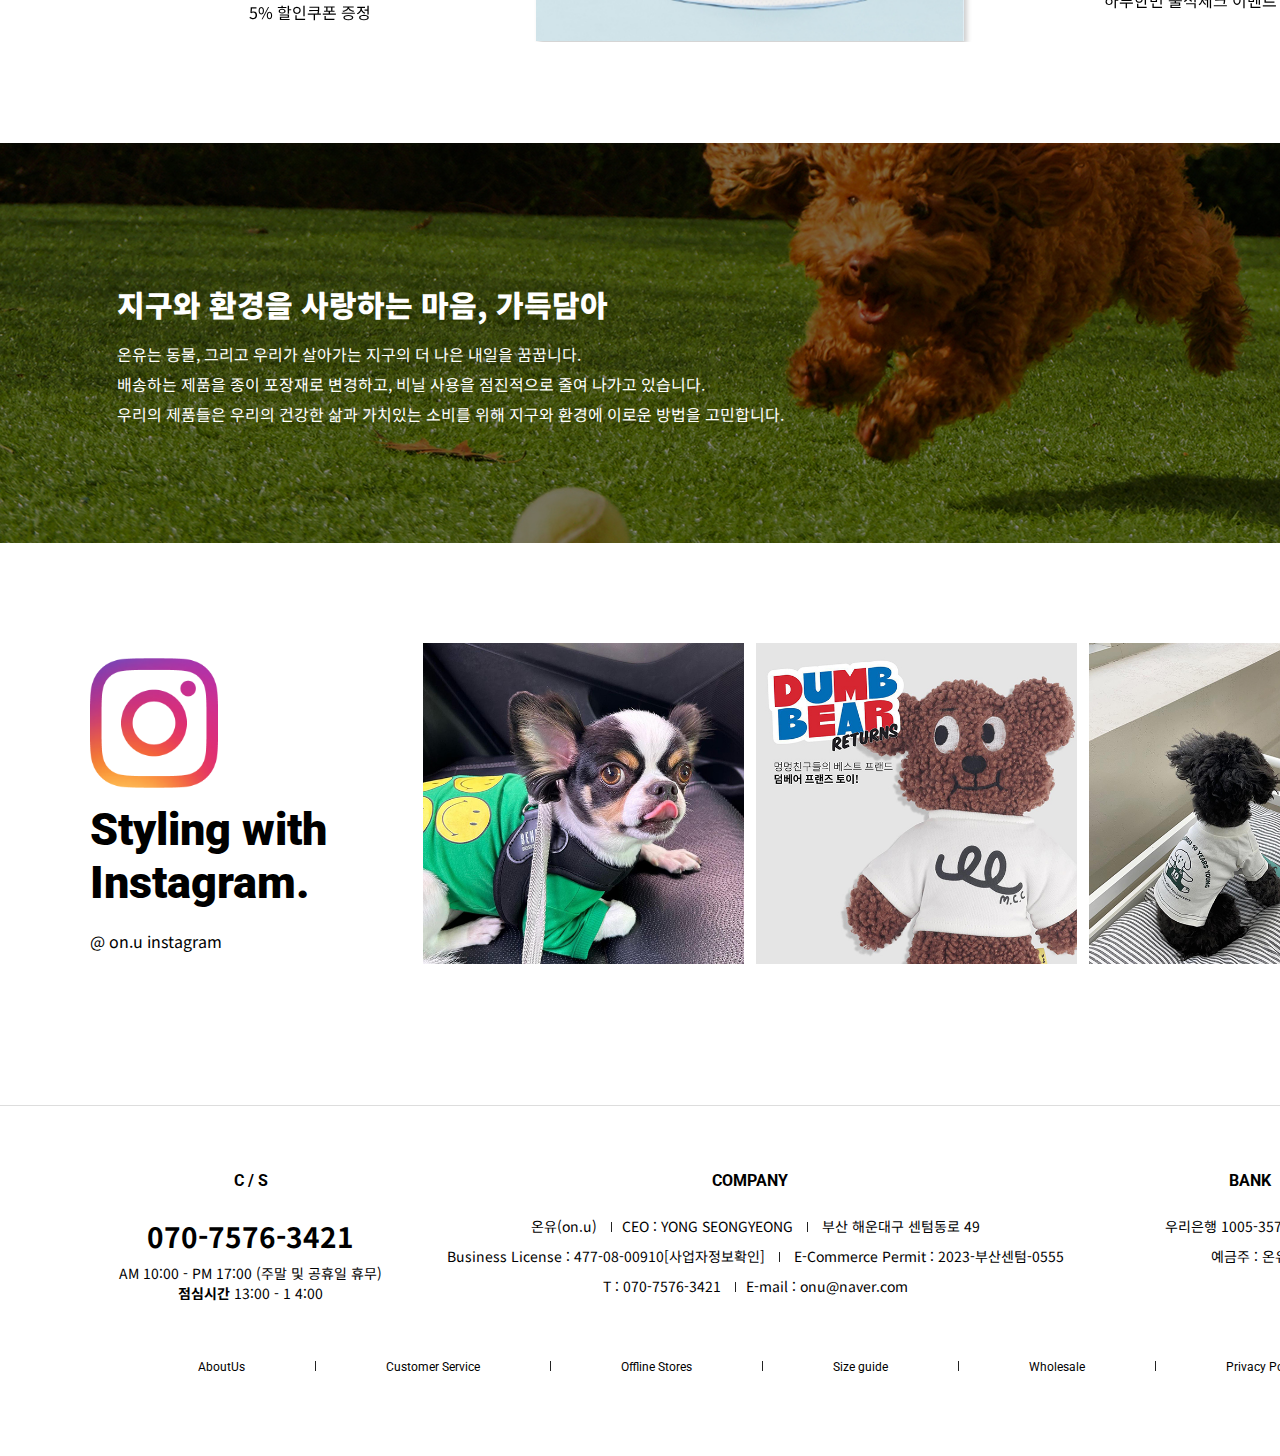
==== commit c6230333: "Update index.html" ====
--- a/index.html
+++ b/index.html
@@ -94,7 +94,7 @@
                                 <a href="sub/about.html">Brand Story</a>
                             </li>
                             <li>
-                                <a href="sub/about.html#what_we_do">Campain</a>
+                                <a href="sub/about.html#what_we_do">Campaign</a>
                             </li>
                             <li>
                                 <a href="sub/about.html#map">Offline Store</a>
--- a/css/style.css
+++ b/css/style.css
@@ -19,7 +19,7 @@
     font-size: 14px;
     font-family: 'Noto Sans KR', sans-serif;
     color: #000;
-    min-width: 1400px;
+    min-width: 1500px;
 }
 
 html {
